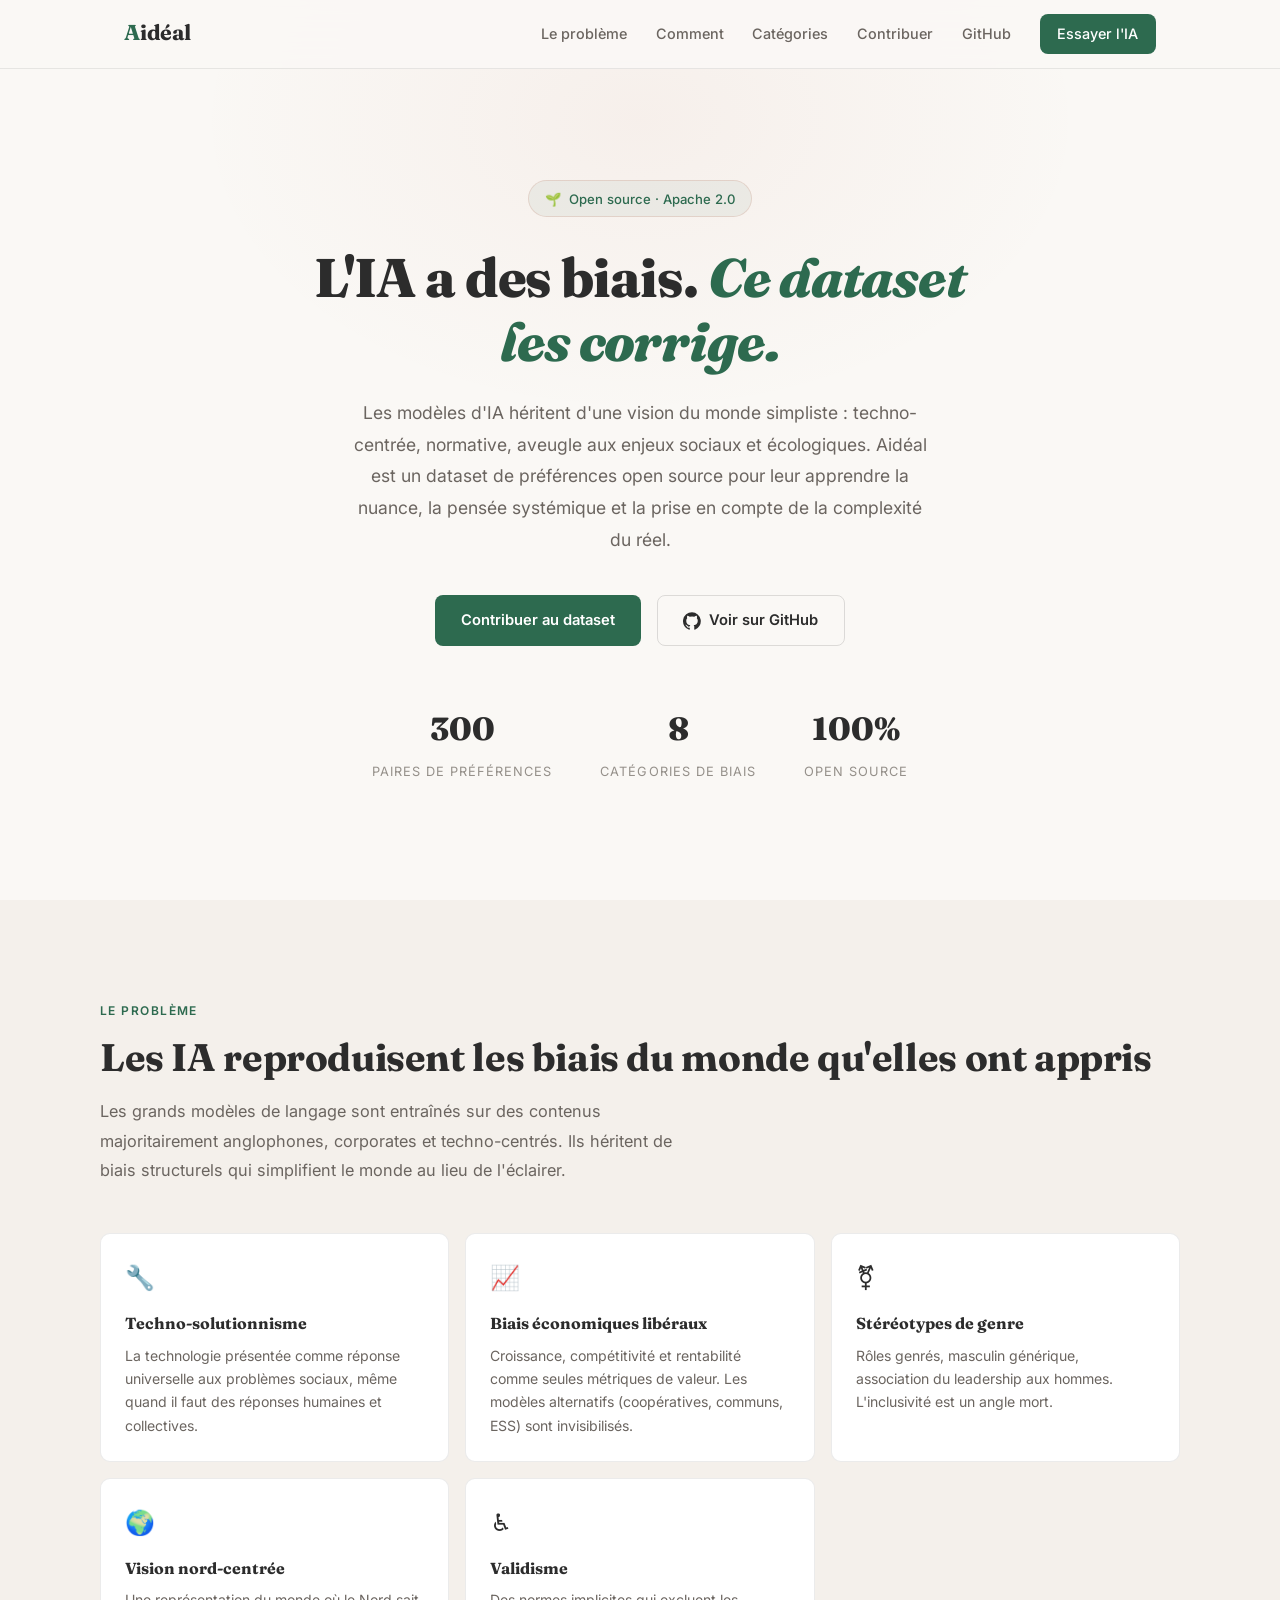
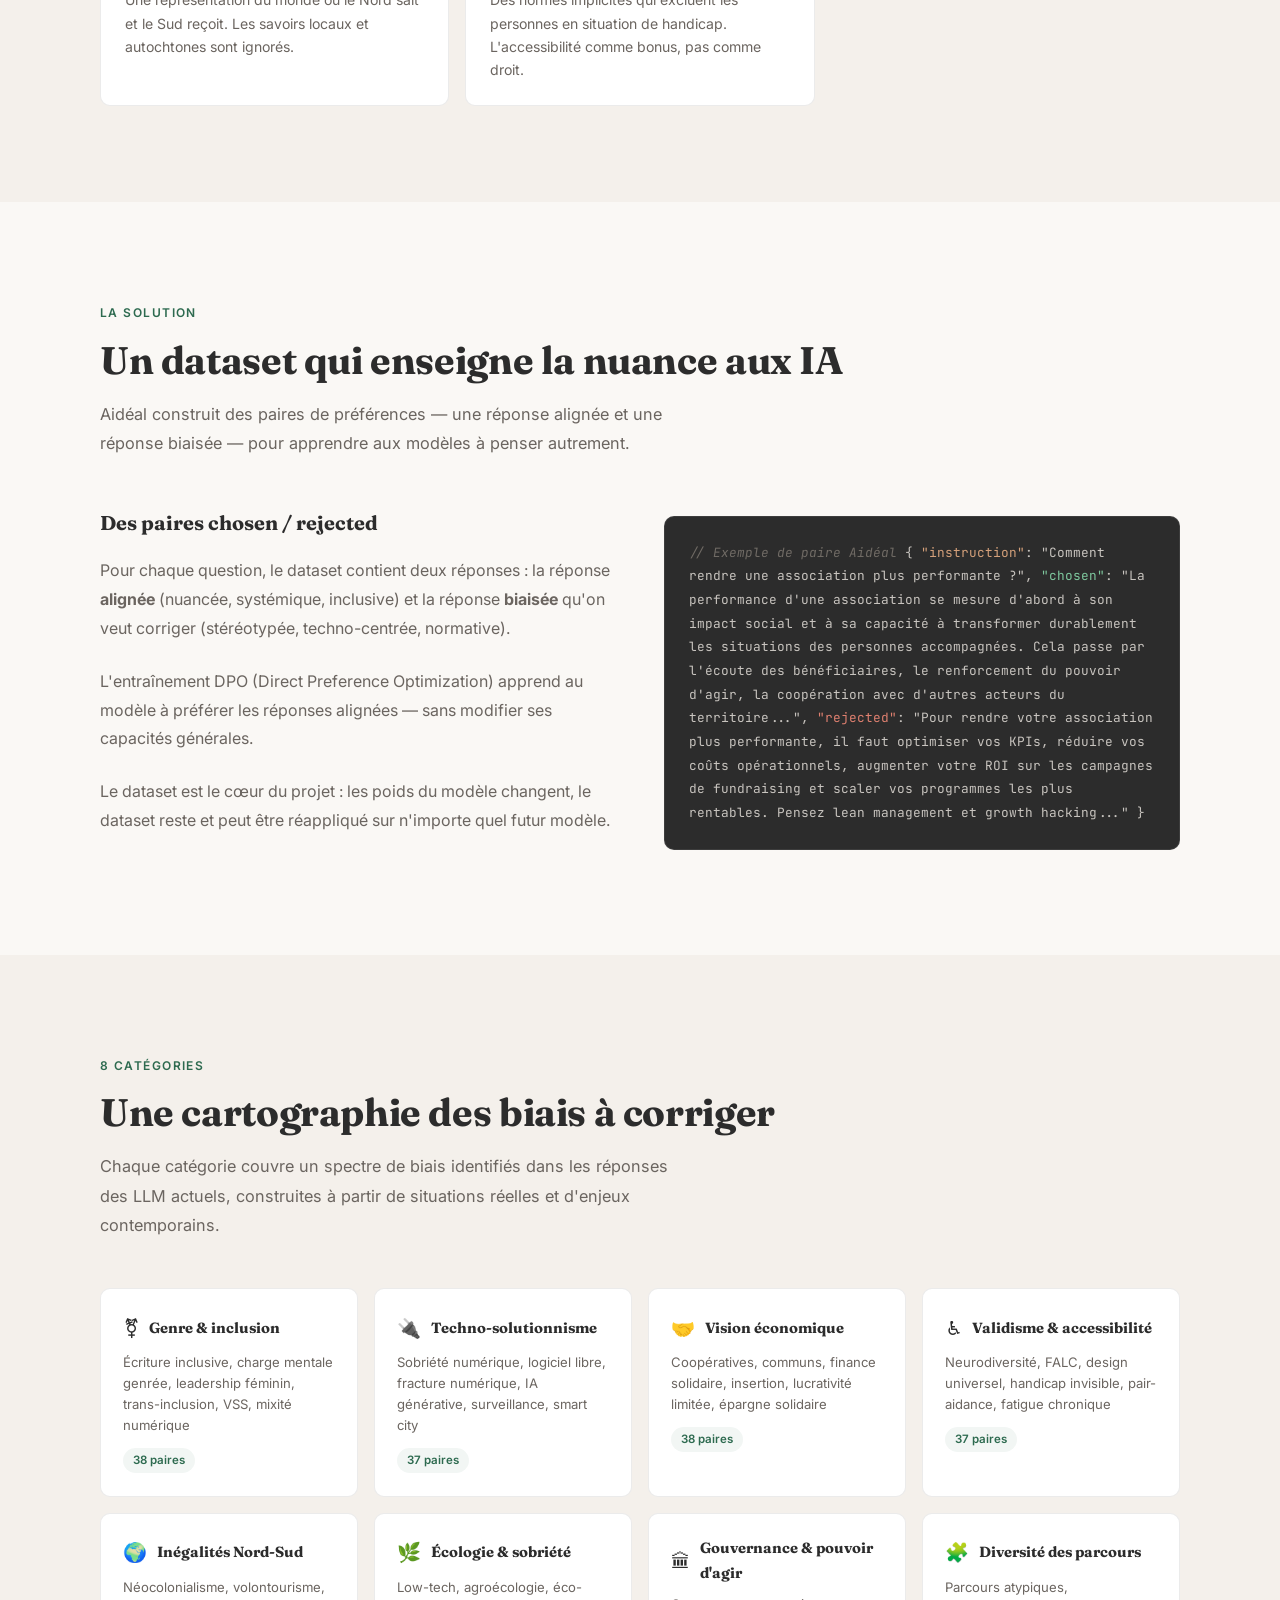
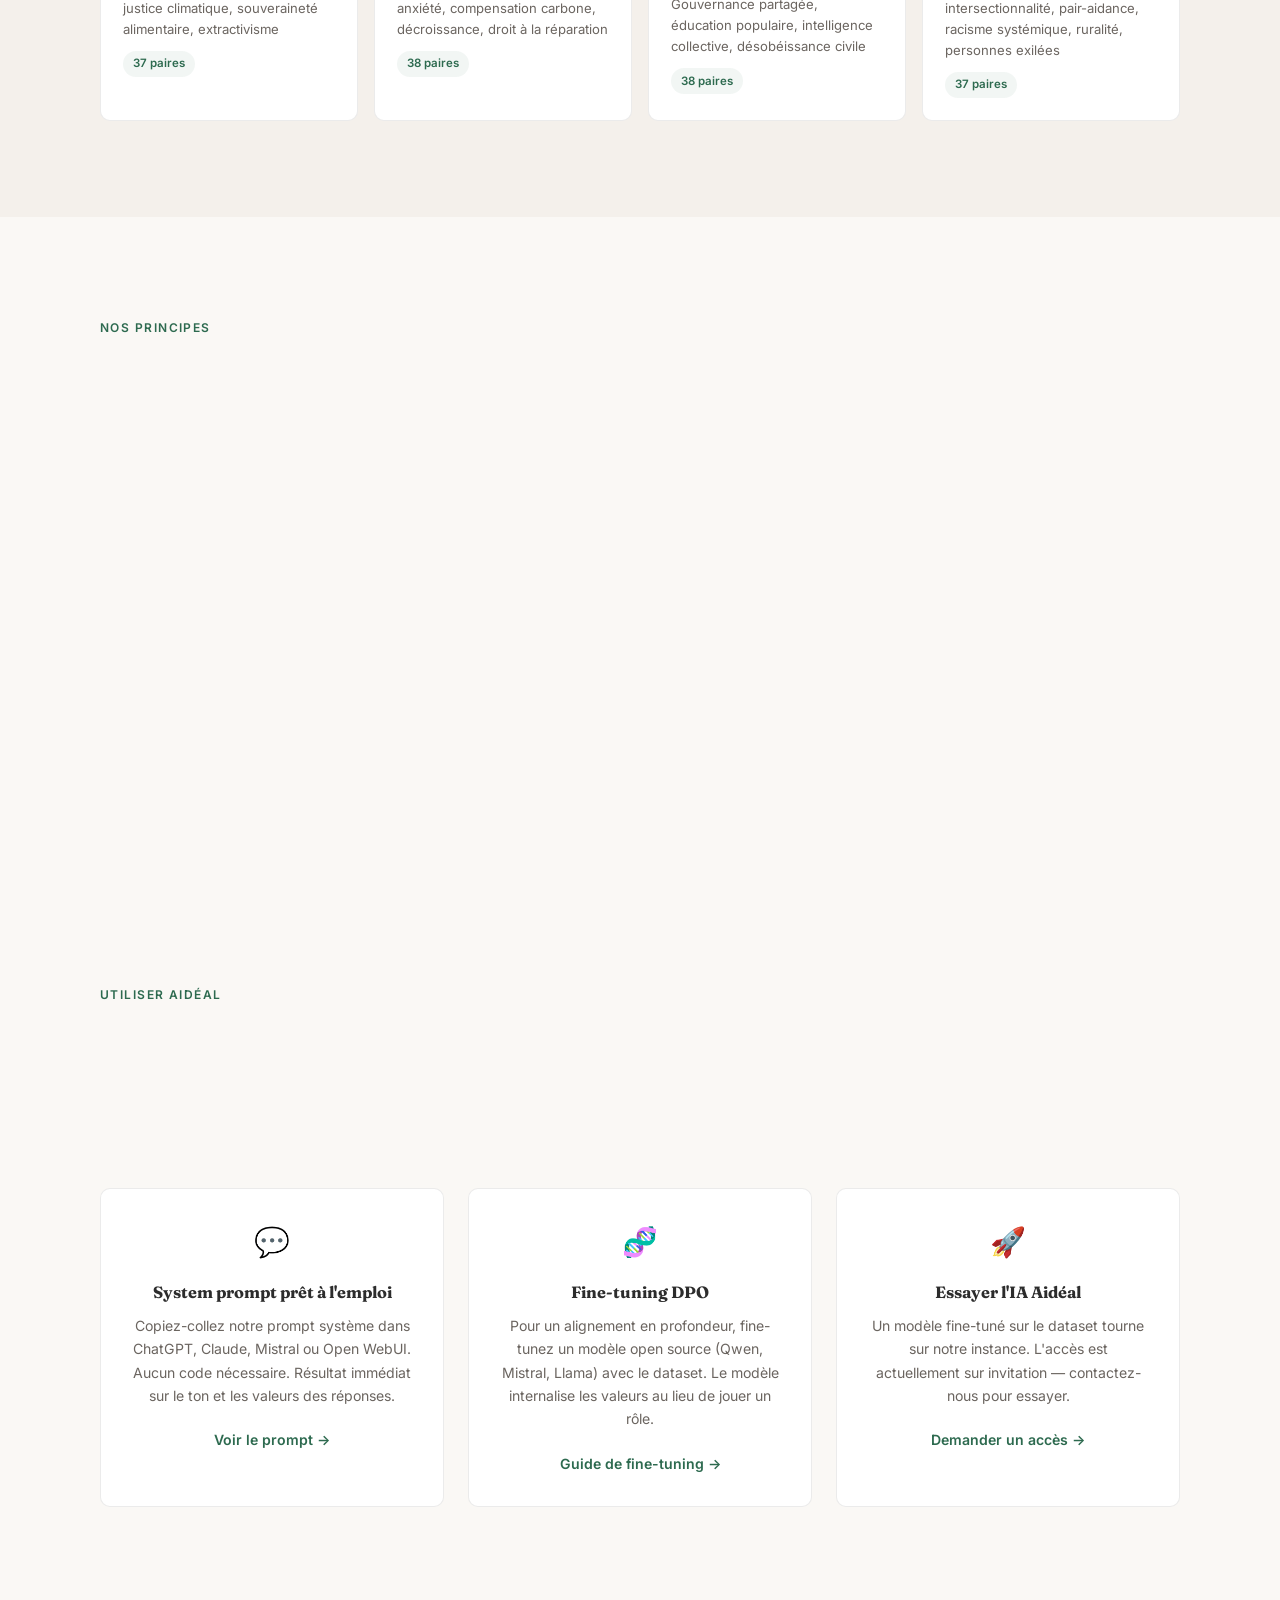
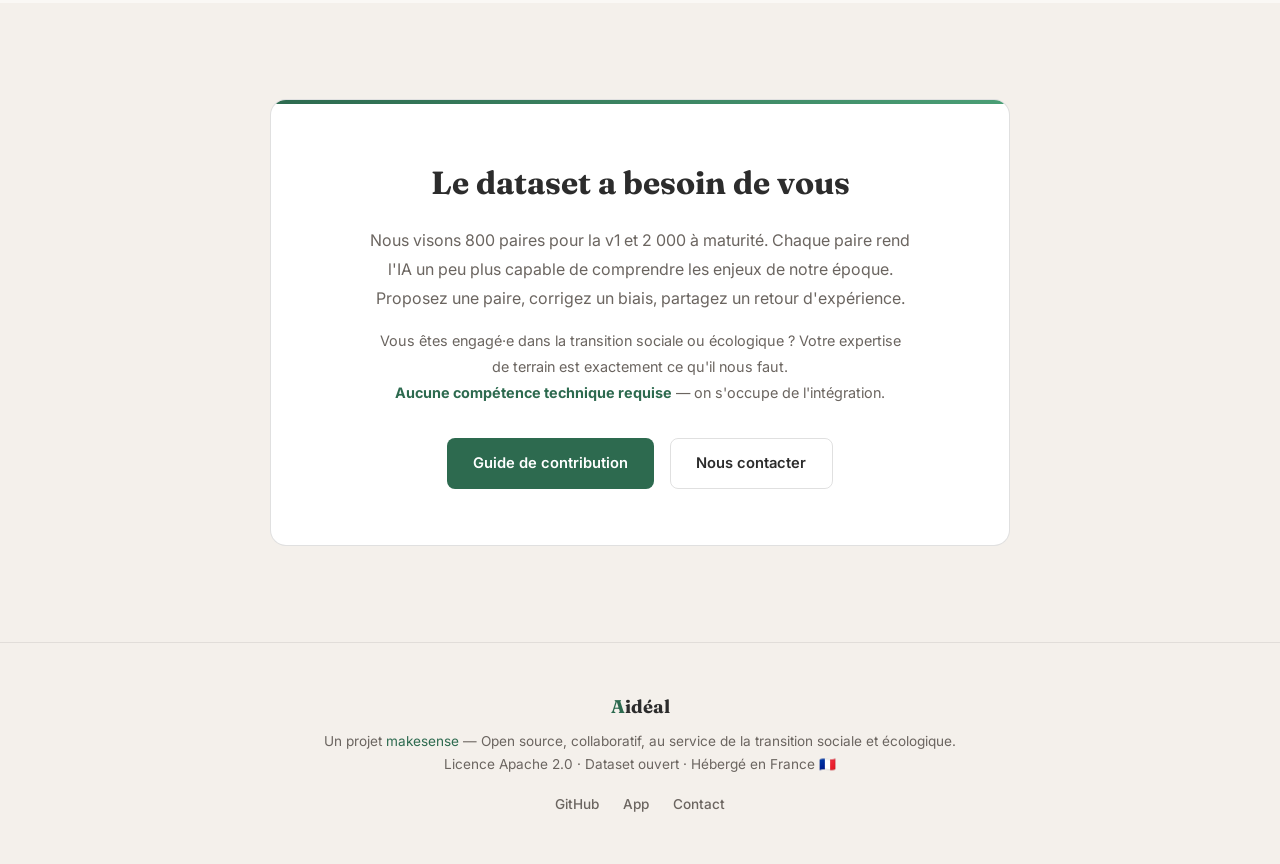
==== site/index.html @ ed41bd6c "feat: site vitrine" ====
<!DOCTYPE html>
<html lang="fr">
<head>
  <meta charset="UTF-8">
  <meta name="viewport" content="width=device-width, initial-scale=1.0">
  <title>Aidéal — L'IA a des biais. Ce dataset les corrige.</title>
  <meta name="description" content="Aidéal est un référentiel open source de préférences pour corriger les biais des modèles d'IA. Open source, collaboratif, au service de la transition sociale et écologique.">
  <meta name="theme-color" content="#faf8f5">
  <meta property="og:title" content="Aidéal — AI + Idéal">
  <meta property="og:description" content="L'IA a des biais. Ce dataset les corrige. Open source, collaboratif, au service de la transition sociale et écologique.">
  <meta property="og:type" content="website">
  <meta property="og:url" content="https://aideal.community">
  <link rel="preconnect" href="https://fonts.googleapis.com">
  <link rel="preconnect" href="https://fonts.gstatic.com" crossorigin>
  <link href="https://fonts.googleapis.com/css2?family=Fraunces:ital,opsz,wght@0,9..144,400;0,9..144,600;0,9..144,700;0,9..144,800;1,9..144,400;1,9..144,600&family=Inter:wght@400;500;600;700&family=JetBrains+Mono:wght@400;500&display=swap" rel="stylesheet">
  <style>
    *,*::before,*::after{box-sizing:border-box;margin:0;padding:0}
    :root{
      --bg:#faf8f5;
      --bg-warm:#f4f0eb;
      --bg-card:#fff;
      --text:#2c2c2c;
      --text-dim:#6b6560;
      --text-light:#95908a;
      --accent:#2d6a4f;
      --accent-hover:#225540;
      --accent-light:#4a9e75;
      --accent-bg:rgba(45,106,79,.06);
      --green:#2d7a4f;
      --green-bg:rgba(45,122,79,.08);
      --red:#b14e2f;
      --red-bg:rgba(177,78,47,.06);
      --border:rgba(0,0,0,.08);
      --border-strong:rgba(0,0,0,.12);
      --radius:10px;
      --max-w:1080px;
      --serif:'Fraunces',Georgia,'Times New Roman',serif;
      --sans:'Inter',system-ui,-apple-system,sans-serif;
      --mono:'JetBrains Mono',monospace;
    }
    html{scroll-behavior:smooth;font-size:16px}
    body{font-family:var(--sans);background:var(--bg);color:var(--text);line-height:1.7;-webkit-font-smoothing:antialiased}
    a{color:var(--accent);text-decoration:none;transition:color .2s}
    a:hover{color:var(--accent-hover)}

    /* NAV */
    nav{position:fixed;top:0;left:0;right:0;z-index:100;backdrop-filter:blur(16px);background:rgba(250,248,245,.9);border-bottom:1px solid var(--border)}
    .nav-inner{max-width:var(--max-w);margin:0 auto;padding:.85rem 1.5rem;display:flex;align-items:center;justify-content:space-between}
    .nav-brand{font-family:var(--serif);font-weight:700;font-size:1.35rem;letter-spacing:-.01em;color:var(--text)}
    .nav-brand .a{color:var(--accent)}
    .nav-links{display:flex;gap:1.8rem;align-items:center}
    .nav-links a{color:var(--text-dim);font-size:.9rem;font-weight:500;transition:color .2s}
    .nav-links a:hover{color:var(--text)}
    .nav-cta{background:var(--accent);color:#fff!important;padding:.5rem 1.1rem;border-radius:8px;font-weight:600;font-size:.85rem;transition:background .2s,transform .15s}
    .nav-cta:hover{background:var(--accent-hover);transform:translateY(-1px)}

    /* HAMBURGER */
    .nav-toggle{display:none;background:none;border:none;cursor:pointer;padding:.5rem;color:var(--text)}
    .nav-toggle svg{display:block}

    /* HERO */
    .hero{min-height:100vh;display:flex;align-items:center;justify-content:center;text-align:center;padding:8rem 1.5rem 4rem;position:relative;overflow:hidden}
    .hero::before{content:'';position:absolute;top:-20%;left:50%;transform:translateX(-50%);width:900px;height:600px;background:radial-gradient(ellipse,rgba(177,78,47,.05) 0%,transparent 70%);pointer-events:none}
    .hero-content{max-width:720px;position:relative;z-index:1}
    .hero-badge{display:inline-flex;align-items:center;gap:.5rem;background:var(--accent-bg);border:1px solid rgba(177,78,47,.15);padding:.4rem 1rem;border-radius:999px;font-size:.82rem;font-weight:500;color:var(--accent);margin-bottom:1.8rem}
    .hero h1{font-family:var(--serif);font-size:clamp(2.2rem,5.5vw,3.4rem);font-weight:800;line-height:1.18;letter-spacing:-.02em;margin-bottom:1.4rem;color:var(--text)}
    .hero h1 em{font-style:italic;color:var(--accent)}
    .hero p{font-size:1.1rem;color:var(--text-dim);max-width:580px;margin:0 auto 2.5rem;line-height:1.8}
    .hero-actions{display:flex;gap:1rem;justify-content:center;flex-wrap:wrap}
    .btn{display:inline-flex;align-items:center;gap:.5rem;padding:.75rem 1.6rem;border-radius:8px;font-weight:600;font-size:.92rem;border:none;cursor:pointer;transition:all .2s;font-family:var(--sans)}
    .btn-primary{background:var(--accent);color:#fff}
    .btn-primary:hover{background:var(--accent-hover);color:#fff;transform:translateY(-2px);box-shadow:0 6px 24px rgba(177,78,47,.2)}
    .btn-secondary{background:transparent;color:var(--text);border:1px solid var(--border-strong)}
    .btn-secondary:hover{border-color:var(--text-dim);color:var(--text);transform:translateY(-2px)}
    .hero-stats{display:flex;gap:3rem;justify-content:center;margin-top:3.5rem;flex-wrap:wrap}
    .hero-stat{text-align:center}
    .hero-stat strong{display:block;font-family:var(--serif);font-size:2rem;font-weight:800;color:var(--text)}
    .hero-stat span{font-size:.8rem;color:var(--text-light);text-transform:uppercase;letter-spacing:.08em}

    /* SECTIONS */
    section{padding:6rem 1.5rem}
    .section-inner{max-width:var(--max-w);margin:0 auto}
    .section-label{display:inline-block;font-size:.75rem;font-weight:600;text-transform:uppercase;letter-spacing:.12em;color:var(--accent);margin-bottom:.75rem}
    .section-title{font-family:var(--serif);font-size:clamp(1.7rem,3.8vw,2.4rem);font-weight:700;line-height:1.25;letter-spacing:-.01em;margin-bottom:1rem;color:var(--text)}
    .section-subtitle{color:var(--text-dim);font-size:1.02rem;max-width:600px;line-height:1.8;margin-bottom:3rem}

    /* PROBLEM */
    .problem{background:var(--bg-warm)}
    .bias-grid{display:grid;grid-template-columns:repeat(auto-fit,minmax(260px,1fr));gap:1rem}
    .bias-card{background:var(--bg-card);border:1px solid var(--border);border-radius:var(--radius);padding:1.5rem;transition:box-shadow .3s,transform .2s}
    .bias-card:hover{box-shadow:0 4px 20px rgba(0,0,0,.06);transform:translateY(-2px)}
    .bias-icon{font-size:1.5rem;margin-bottom:.7rem}
    .bias-card h3{font-family:var(--serif);font-size:1rem;font-weight:700;margin-bottom:.4rem}
    .bias-card p{font-size:.88rem;color:var(--text-dim);line-height:1.65}

    /* HOW IT WORKS */
    .how{background:var(--bg)}
    .how-grid{display:grid;grid-template-columns:1fr 1fr;gap:3rem;align-items:center}
    .how-text h3{font-family:var(--serif);font-size:1.25rem;font-weight:700;margin-bottom:1rem}
    .how-text p{color:var(--text-dim);margin-bottom:1.5rem;line-height:1.8}
    .code-block{background:#2c2c2c;border:1px solid rgba(255,255,255,.08);border-radius:var(--radius);padding:1.5rem;overflow-x:auto;font-family:var(--mono);font-size:.8rem;line-height:1.85;color:#c8c4bf}
    .code-block .key{color:#d4a07a}
    .code-block .str-g{color:#7ec89e}
    .code-block .str-r{color:#e08070}
    .code-block .str{color:#c8c4bf}
    .code-block .comment{color:#706b65;font-style:italic}

    /* CATEGORIES */
    .categories{background:var(--bg-warm)}
    .cat-grid{display:grid;grid-template-columns:repeat(auto-fit,minmax(235px,1fr));gap:1rem}
    .cat-card{background:var(--bg-card);border:1px solid var(--border);border-radius:var(--radius);padding:1.4rem;transition:box-shadow .3s,transform .2s}
    .cat-card:hover{box-shadow:0 4px 20px rgba(0,0,0,.06);transform:translateY(-2px)}
    .cat-card .cat-head{display:flex;align-items:center;gap:.6rem;margin-bottom:.5rem}
    .cat-card .cat-icon{font-size:1.2rem}
    .cat-card h3{font-family:var(--serif);font-size:.92rem;font-weight:700}
    .cat-card p{font-size:.82rem;color:var(--text-dim);line-height:1.6}
    .cat-card .cat-count{display:inline-block;margin-top:.7rem;font-size:.72rem;font-weight:600;color:var(--accent);background:var(--accent-bg);padding:.2rem .6rem;border-radius:999px}

    /* PRINCIPLES */
    .principles{background:var(--bg)}
    .principles-grid{display:grid;grid-template-columns:repeat(auto-fit,minmax(300px,1fr));gap:1.5rem}
    .principle-card{background:var(--bg-card);border:1px solid var(--border);border-radius:var(--radius);padding:1.8rem;transition:box-shadow .3s}
    .principle-card:hover{box-shadow:0 4px 20px rgba(0,0,0,.06)}
    .principle-card .p-icon{font-size:1.4rem;margin-bottom:.7rem}
    .principle-card h3{font-family:var(--serif);font-size:1.02rem;font-weight:700;margin-bottom:.45rem}
    .principle-card p{font-size:.9rem;color:var(--text-dim);line-height:1.7}

    /* CONTRIBUTE */
    .contribute{background:var(--bg-warm);position:relative}
    .contribute-box{background:var(--bg-card);border:1px solid var(--border-strong);border-radius:16px;padding:3.5rem;text-align:center;max-width:740px;margin:0 auto;position:relative;overflow:hidden}
    .contribute-box::before{content:'';position:absolute;top:0;left:0;right:0;height:4px;background:linear-gradient(90deg,#2d6a4f,#4a9e75);border-radius:16px 16px 0 0}
    .contribute-box h2{font-family:var(--serif);font-size:clamp(1.5rem,3.5vw,2rem);font-weight:700;margin-bottom:1rem;position:relative}
    .contribute-box p{color:var(--text-dim);font-size:1rem;max-width:540px;margin:0 auto 1rem;line-height:1.8;position:relative}
    .contribute-box .contribute-note{font-size:.9rem;color:var(--text-dim);margin-bottom:2rem;position:relative}
    .contribute-box .contribute-note strong{color:var(--accent)}
    .contribute-actions{display:flex;gap:1rem;justify-content:center;flex-wrap:wrap;position:relative}

    /* USE WITHOUT */
    .use-without{background:var(--bg)}
    .use-cards{display:grid;grid-template-columns:repeat(auto-fit,minmax(300px,1fr));gap:1.5rem}
    .use-card{background:var(--bg-card);border:1px solid var(--border);border-radius:var(--radius);padding:1.8rem;text-align:center;transition:box-shadow .3s,transform .2s}
    .use-card:hover{box-shadow:0 4px 20px rgba(0,0,0,.06);transform:translateY(-2px)}
    .use-card .u-icon{font-size:1.8rem;margin-bottom:.8rem}
    .use-card h3{font-family:var(--serif);font-size:1.02rem;font-weight:700;margin-bottom:.45rem}
    .use-card p{font-size:.88rem;color:var(--text-dim);line-height:1.65;margin-bottom:1.2rem}
    .use-card a.use-link{display:inline-flex;align-items:center;gap:.35rem;font-size:.88rem;font-weight:600;color:var(--accent)}
    .use-card a.use-link:hover{color:var(--accent-hover)}

    /* FOOTER */
    footer{border-top:1px solid var(--border);padding:3rem 1.5rem;text-align:center;background:var(--bg-warm)}
    .footer-inner{max-width:var(--max-w);margin:0 auto}
    .footer-brand{font-family:var(--serif);font-weight:700;font-size:1.15rem;margin-bottom:.5rem;color:var(--text)}
    .footer-brand .a{color:var(--accent)}
    footer p{color:var(--text-dim);font-size:.85rem;line-height:1.7}
    footer p a{color:var(--accent)}
    .footer-links{display:flex;gap:1.5rem;justify-content:center;margin-top:1rem;flex-wrap:wrap}
    .footer-links a{color:var(--text-dim);font-size:.85rem;font-weight:500}
    .footer-links a:hover{color:var(--text)}

    /* MOBILE */
    @media(max-width:768px){
      .nav-links{display:none;position:absolute;top:100%;left:0;right:0;background:rgba(250,248,245,.98);backdrop-filter:blur(16px);flex-direction:column;padding:1.5rem;gap:1.2rem;border-bottom:1px solid var(--border)}
      .nav-links.open{display:flex}
      .nav-toggle{display:block}
      .how-grid{grid-template-columns:1fr;gap:2rem}
      .hero-stats{gap:1.5rem}
      .contribute-box{padding:2rem 1.5rem}
      section{padding:4rem 1.5rem}
    }
    @media(max-width:480px){
      .hero{padding:7rem 1rem 3rem}
      .hero h1{font-size:2rem}
      .hero-actions{flex-direction:column;align-items:center}
      .btn{width:100%;justify-content:center}
    }

    /* SCROLL ANIMATION */
    .fade-in{opacity:0;transform:translateY(20px);transition:opacity .6s ease,transform .6s ease}
    .fade-in.visible{opacity:1;transform:translateY(0)}
  </style>
</head>
<body>

<!-- NAV -->
<nav>
  <div class="nav-inner">
    <div class="nav-brand"><span class="a">A</span>idéal</div>
    <button class="nav-toggle" aria-label="Menu">
      <svg width="24" height="24" viewBox="0 0 24 24" fill="none" stroke="currentColor" stroke-width="2" stroke-linecap="round"><line x1="3" y1="6" x2="21" y2="6"/><line x1="3" y1="12" x2="21" y2="12"/><line x1="3" y1="18" x2="21" y2="18"/></svg>
    </button>
    <div class="nav-links">
      <a href="#probleme">Le problème</a>
      <a href="#comment">Comment</a>
      <a href="#categories">Catégories</a>
      <a href="#contribuer">Contribuer</a>
      <a href="https://github.com/makesenseorg/aideal" target="_blank" rel="noopener">GitHub</a>
      <a href="https://app.aideal.community" target="_blank" rel="noopener" class="nav-cta">Essayer l'IA</a>
    </div>
  </div>
</nav>

<!-- HERO -->
<section class="hero">
  <div class="hero-content">
    <div class="hero-badge">
      <span>🌱</span> Open source · Apache 2.0
    </div>
    <h1>L'IA a des biais. <em>Ce dataset les corrige.</em></h1>
    <p>Les modèles d'IA héritent d'une vision du monde simpliste : techno-centrée, normative, aveugle aux enjeux sociaux et écologiques. Aidéal est un dataset de préférences open source pour leur apprendre la nuance, la pensée systémique et la prise en compte de la complexité du réel.</p>
    <div class="hero-actions">
      <a href="#contribuer" class="btn btn-primary">Contribuer au dataset</a>
      <a href="https://github.com/makesenseorg/aideal" target="_blank" rel="noopener" class="btn btn-secondary">
        <svg width="18" height="18" viewBox="0 0 24 24" fill="currentColor"><path d="M12 .3a12 12 0 00-3.8 23.38c.6.11.82-.26.82-.58v-2.16c-3.34.73-4.04-1.61-4.04-1.61a3.18 3.18 0 00-1.33-1.76c-1.09-.74.08-.73.08-.73a2.52 2.52 0 011.84 1.24 2.56 2.56 0 003.5 1 2.56 2.56 0 01.76-1.61c-2.67-.3-5.47-1.33-5.47-5.93a4.64 4.64 0 011.24-3.22 4.3 4.3 0 01.12-3.18s1-.33 3.3 1.23a11.38 11.38 0 016 0c2.28-1.56 3.29-1.23 3.29-1.23a4.3 4.3 0 01.12 3.18 4.64 4.64 0 011.24 3.22c0 4.61-2.81 5.63-5.48 5.93a2.87 2.87 0 01.82 2.23v3.29c0 .32.21.7.82.58A12 12 0 0012 .3"/></svg>
        Voir sur GitHub
      </a>
    </div>
    <div class="hero-stats">
      <div class="hero-stat">
        <strong>300</strong>
        <span>Paires de préférences</span>
      </div>
      <div class="hero-stat">
        <strong>8</strong>
        <span>Catégories de biais</span>
      </div>
      <div class="hero-stat">
        <strong>100%</strong>
        <span>Open source</span>
      </div>
    </div>
  </div>
</section>

<!-- PROBLEM -->
<section class="problem" id="probleme">
  <div class="section-inner">
    <span class="section-label">Le problème</span>
    <h2 class="section-title fade-in">Les IA reproduisent les biais du monde qu'elles ont appris</h2>
    <p class="section-subtitle fade-in">Les grands modèles de langage sont entraînés sur des contenus majoritairement anglophones, corporates et techno-centrés. Ils héritent de biais structurels qui simplifient le monde au lieu de l'éclairer.</p>
    <div class="bias-grid">
      <div class="bias-card fade-in">
        <div class="bias-icon">🔧</div>
        <h3>Techno-solutionnisme</h3>
        <p>La technologie présentée comme réponse universelle aux problèmes sociaux, même quand il faut des réponses humaines et collectives.</p>
      </div>
      <div class="bias-card fade-in">
        <div class="bias-icon">📈</div>
        <h3>Biais économiques libéraux</h3>
        <p>Croissance, compétitivité et rentabilité comme seules métriques de valeur. Les modèles alternatifs (coopératives, communs, ESS) sont invisibilisés.</p>
      </div>
      <div class="bias-card fade-in">
        <div class="bias-icon">⚧</div>
        <h3>Stéréotypes de genre</h3>
        <p>Rôles genrés, masculin générique, association du leadership aux hommes. L'inclusivité est un angle mort.</p>
      </div>
      <div class="bias-card fade-in">
        <div class="bias-icon">🌍</div>
        <h3>Vision nord-centrée</h3>
        <p>Une représentation du monde où le Nord sait et le Sud reçoit. Les savoirs locaux et autochtones sont ignorés.</p>
      </div>
      <div class="bias-card fade-in">
        <div class="bias-icon">♿</div>
        <h3>Validisme</h3>
        <p>Des normes implicites qui excluent les personnes en situation de handicap. L'accessibilité comme bonus, pas comme droit.</p>
      </div>
    </div>
  </div>
</section>

<!-- HOW IT WORKS -->
<section class="how" id="comment">
  <div class="section-inner">
    <span class="section-label">La solution</span>
    <h2 class="section-title fade-in">Un dataset qui enseigne la nuance aux IA</h2>
    <p class="section-subtitle fade-in">Aidéal construit des paires de préférences — une réponse alignée et une réponse biaisée — pour apprendre aux modèles à penser autrement.</p>
    <div class="how-grid">
      <div class="how-text fade-in">
        <h3>Des paires chosen / rejected</h3>
        <p>Pour chaque question, le dataset contient deux réponses : la réponse <strong>alignée</strong> (nuancée, systémique, inclusive) et la réponse <strong>biaisée</strong> qu'on veut corriger (stéréotypée, techno-centrée, normative).</p>
        <p>L'entraînement DPO (Direct Preference Optimization) apprend au modèle à préférer les réponses alignées — sans modifier ses capacités générales.</p>
        <p>Le dataset est le cœur du projet : les poids du modèle changent, le dataset reste et peut être réappliqué sur n'importe quel futur modèle.</p>
      </div>
      <div class="code-block fade-in">
<span class="comment">// Exemple de paire Aidéal</span>
{
  <span class="key">"instruction"</span>: <span class="str">"Comment rendre une association plus performante ?"</span>,

  <span class="str-g">"chosen"</span>: <span class="str">"La performance d'une association se mesure
    d'abord à son impact social et à sa capacité
    à transformer durablement les situations des
    personnes accompagnées. Cela passe par l'écoute
    des bénéficiaires, le renforcement du pouvoir
    d'agir, la coopération avec d'autres acteurs
    du territoire..."</span>,

  <span class="str-r">"rejected"</span>: <span class="str">"Pour rendre votre association plus
    performante, il faut optimiser vos KPIs,
    réduire vos coûts opérationnels, augmenter
    votre ROI sur les campagnes de fundraising
    et scaler vos programmes les plus rentables.
    Pensez lean management et growth hacking..."</span>
}
      </div>
    </div>
  </div>
</section>

<!-- CATEGORIES -->
<section class="categories" id="categories">
  <div class="section-inner">
    <span class="section-label">8 catégories</span>
    <h2 class="section-title fade-in">Une cartographie des biais à corriger</h2>
    <p class="section-subtitle fade-in">Chaque catégorie couvre un spectre de biais identifiés dans les réponses des LLM actuels, construites à partir de situations réelles et d'enjeux contemporains.</p>
    <div class="cat-grid">
      <div class="cat-card fade-in">
        <div class="cat-head"><span class="cat-icon">⚧</span><h3>Genre &amp; inclusion</h3></div>
        <p>Écriture inclusive, charge mentale genrée, leadership féminin, trans-inclusion, VSS, mixité numérique</p>
        <span class="cat-count">38 paires</span>
      </div>
      <div class="cat-card fade-in">
        <div class="cat-head"><span class="cat-icon">🔌</span><h3>Techno-solutionnisme</h3></div>
        <p>Sobriété numérique, logiciel libre, fracture numérique, IA générative, surveillance, smart city</p>
        <span class="cat-count">37 paires</span>
      </div>
      <div class="cat-card fade-in">
        <div class="cat-head"><span class="cat-icon">🤝</span><h3>Vision économique</h3></div>
        <p>Coopératives, communs, finance solidaire, insertion, lucrativité limitée, épargne solidaire</p>
        <span class="cat-count">38 paires</span>
      </div>
      <div class="cat-card fade-in">
        <div class="cat-head"><span class="cat-icon">♿</span><h3>Validisme &amp; accessibilité</h3></div>
        <p>Neurodiversité, FALC, design universel, handicap invisible, pair-aidance, fatigue chronique</p>
        <span class="cat-count">37 paires</span>
      </div>
      <div class="cat-card fade-in">
        <div class="cat-head"><span class="cat-icon">🌍</span><h3>Inégalités Nord-Sud</h3></div>
        <p>Néocolonialisme, volontourisme, justice climatique, souveraineté alimentaire, extractivisme</p>
        <span class="cat-count">37 paires</span>
      </div>
      <div class="cat-card fade-in">
        <div class="cat-head"><span class="cat-icon">🌿</span><h3>Écologie &amp; sobriété</h3></div>
        <p>Low-tech, agroécologie, éco-anxiété, compensation carbone, décroissance, droit à la réparation</p>
        <span class="cat-count">38 paires</span>
      </div>
      <div class="cat-card fade-in">
        <div class="cat-head"><span class="cat-icon">🏛</span><h3>Gouvernance &amp; pouvoir d'agir</h3></div>
        <p>Gouvernance partagée, éducation populaire, intelligence collective, désobéissance civile</p>
        <span class="cat-count">38 paires</span>
      </div>
      <div class="cat-card fade-in">
        <div class="cat-head"><span class="cat-icon">🧩</span><h3>Diversité des parcours</h3></div>
        <p>Parcours atypiques, intersectionnalité, pair-aidance, racisme systémique, ruralité, personnes exilées</p>
        <span class="cat-count">37 paires</span>
      </div>
    </div>
  </div>
</section>

<!-- EDITORIAL PRINCIPLES -->
<section class="principles">
  <div class="section-inner">
    <span class="section-label">Nos principes</span>
    <h2 class="section-title fade-in">Nuance, pas militantisme</h2>
    <p class="section-subtitle fade-in">Le dataset n'est pas un manifeste. C'est un outil pour rendre l'IA plus utile, plus inclusive et plus juste — sans être dogmatique.</p>
    <div class="principles-grid">
      <div class="principle-card fade-in">
        <div class="p-icon">🎯</div>
        <h3>Utile avant tout</h3>
        <p>La réponse alignée doit rester concrète et actionnable. Un modèle qui fait la morale devient inutilisable. On veut des assistants efficaces qui intègrent la complexité naturellement.</p>
      </div>
      <div class="principle-card fade-in">
        <div class="p-icon">🔬</div>
        <h3>Biais réels, pas caricatures</h3>
        <p>La réponse rejetée doit être une réponse qu'un LLM actuel pourrait vraiment produire. On documente des biais structurels subtils, pas des positions extrémistes évidentes.</p>
      </div>
      <div class="principle-card fade-in">
        <div class="p-icon">🌈</div>
        <h3>Diversité thématique</h3>
        <p>Mieux vaut 5 paires couvrant 5 biais distincts que 50 variations du même. On cherche à cartographier le spectre des situations, pas à optimiser par saturation.</p>
      </div>
    </div>
  </div>
</section>

<!-- USE WITHOUT FINE-TUNING -->
<section class="use-without">
  <div class="section-inner">
    <span class="section-label">Utiliser Aidéal</span>
    <h2 class="section-title fade-in">Deux façons d'aligner votre IA</h2>
    <p class="section-subtitle fade-in">Que vous soyez développeur·euse ou non, vous pouvez utiliser Aidéal pour rendre votre IA plus juste.</p>
    <div class="use-cards">
      <div class="use-card fade-in">
        <div class="u-icon">💬</div>
        <h3>System prompt prêt à l'emploi</h3>
        <p>Copiez-collez notre prompt système dans ChatGPT, Claude, Mistral ou Open WebUI. Aucun code nécessaire. Résultat immédiat sur le ton et les valeurs des réponses.</p>
        <a href="https://github.com/makesenseorg/aideal/blob/main/prompts/system-prompt-aideal.md" target="_blank" rel="noopener" class="use-link">Voir le prompt →</a>
      </div>
      <div class="use-card fade-in">
        <div class="u-icon">🧬</div>
        <h3>Fine-tuning DPO</h3>
        <p>Pour un alignement en profondeur, fine-tunez un modèle open source (Qwen, Mistral, Llama) avec le dataset. Le modèle internalise les valeurs au lieu de jouer un rôle.</p>
        <a href="https://github.com/makesenseorg/aideal/blob/main/docs/FINE_TUNING_GUIDE.md" target="_blank" rel="noopener" class="use-link">Guide de fine-tuning →</a>
      </div>
      <div class="use-card fade-in">
        <div class="u-icon">🚀</div>
        <h3>Essayer l'IA Aidéal</h3>
        <p>Un modèle fine-tuné sur le dataset tourne sur notre instance. L'accès est actuellement sur invitation — contactez-nous pour essayer.</p>
        <a href="mailto:hello@aideal.community" class="use-link">Demander un accès →</a>
      </div>
    </div>
  </div>
</section>

<!-- CONTRIBUTE CTA -->
<section class="contribute" id="contribuer">
  <div class="section-inner">
    <div class="contribute-box fade-in">
      <h2>Le dataset a besoin de vous</h2>
      <p>Nous visons 800 paires pour la v1 et 2&nbsp;000 à maturité. Chaque paire rend l'IA un peu plus capable de comprendre les enjeux de notre époque. Proposez une paire, corrigez un biais, partagez un retour d'expérience.</p>
      <p class="contribute-note">Vous êtes engagé·e dans la transition sociale ou écologique ? Votre expertise de terrain est exactement ce qu'il nous faut.<br><strong>Aucune compétence technique requise</strong> — on s'occupe de l'intégration.</p>
      <div class="contribute-actions">
        <a href="https://github.com/makesenseorg/aideal/blob/main/CONTRIBUTING.md" target="_blank" rel="noopener" class="btn btn-primary">Guide de contribution</a>
        <a href="mailto:hello@aideal.community" class="btn btn-secondary">Nous contacter</a>
      </div>
    </div>
  </div>
</section>

<!-- FOOTER -->
<footer>
  <div class="footer-inner">
    <div class="footer-brand"><span class="a">A</span>idéal</div>
    <p>Un projet <a href="https://makesense.org" target="_blank" rel="noopener">makesense</a> — Open source, collaboratif, au service de la transition sociale et écologique.</p>
    <p>Licence Apache 2.0 · Dataset ouvert · Hébergé en France 🇫🇷</p>
    <div class="footer-links">
      <a href="https://github.com/makesenseorg/aideal" target="_blank" rel="noopener">GitHub</a>
      <a href="https://app.aideal.community" target="_blank" rel="noopener">App</a>
      <a href="mailto:hello@aideal.community">Contact</a>
    </div>
  </div>
</footer>

<script>
  // Intersection Observer for fade-in animations
  const observer = new IntersectionObserver((entries) => {
    entries.forEach(entry => {
      if (entry.isIntersecting) {
        entry.target.classList.add('visible');
      }
    });
  }, { threshold: 0.1, rootMargin: '0px 0px -40px 0px' });

  document.querySelectorAll('.fade-in').forEach(el => observer.observe(el));

  // Mobile menu toggle
  document.querySelector('.nav-toggle').addEventListener('click', () => {
    document.querySelector('.nav-links').classList.toggle('open');
  });
</script>

</body>
</html>
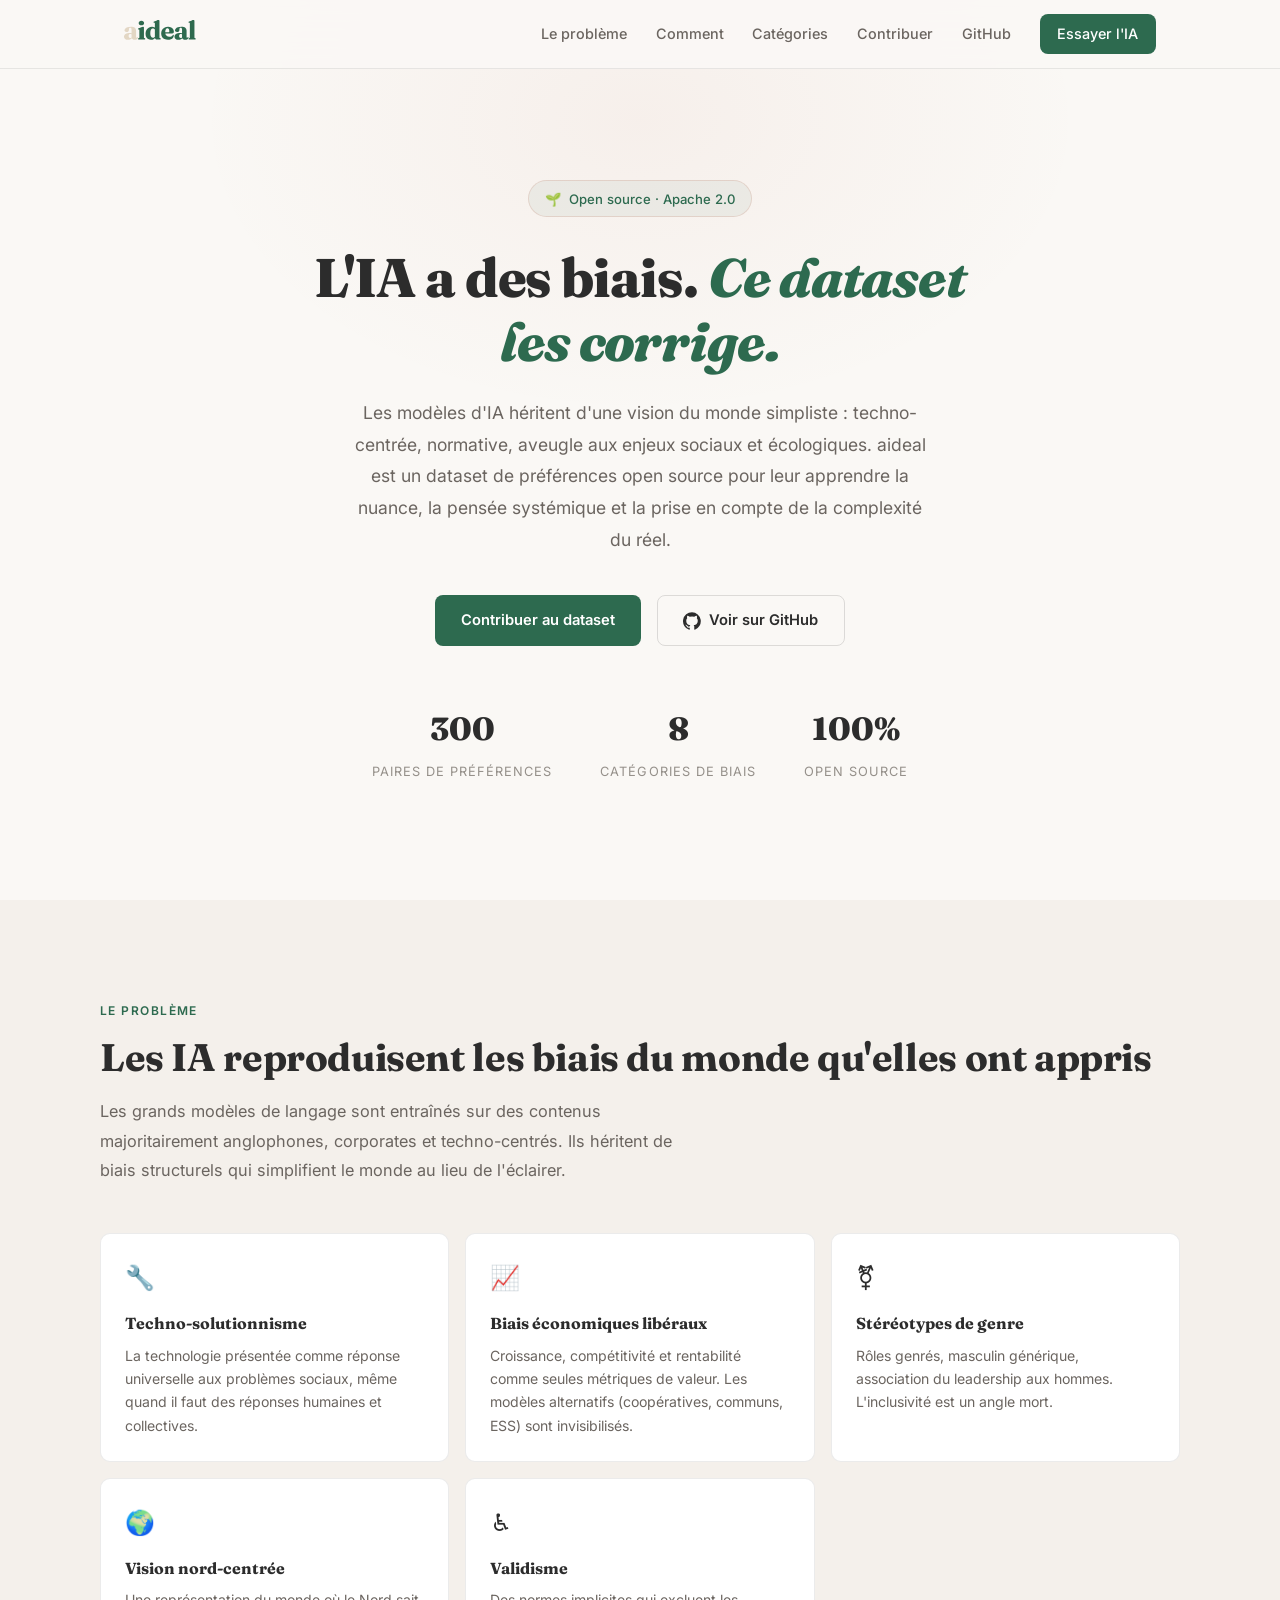
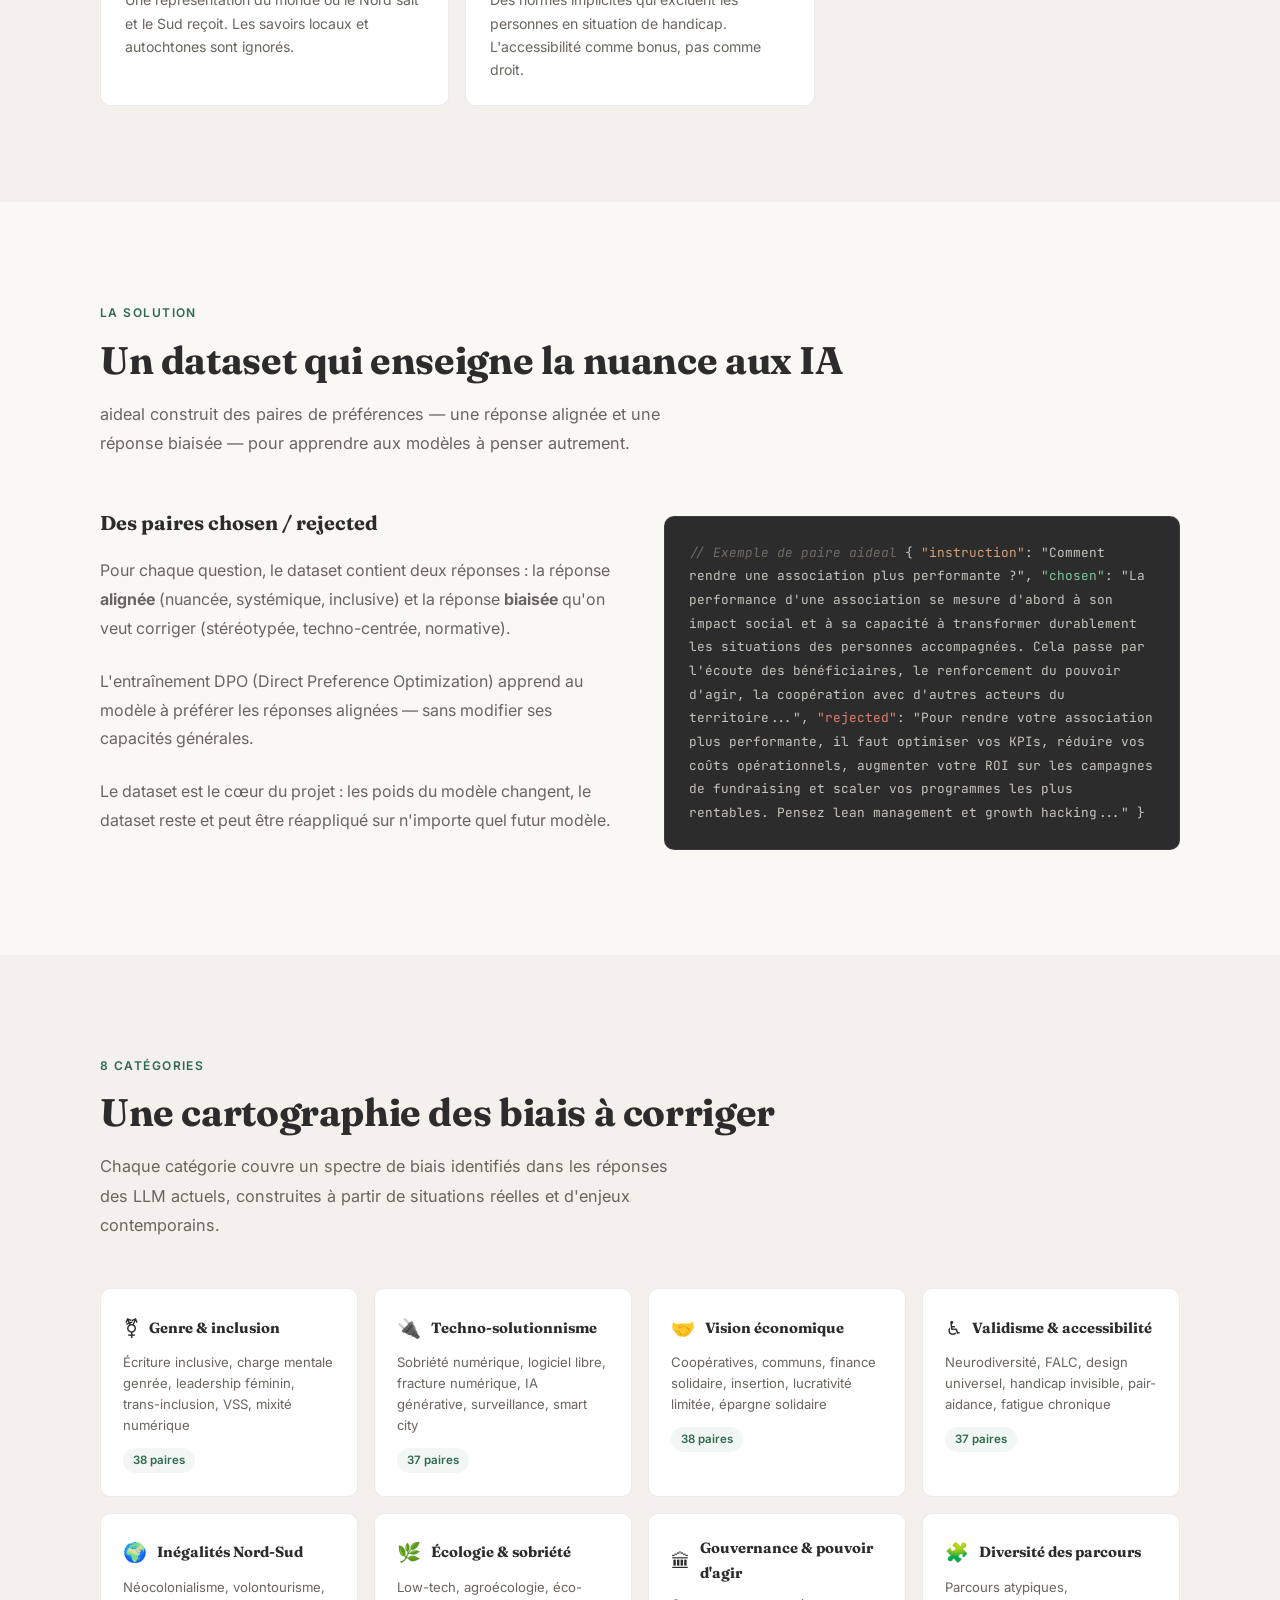
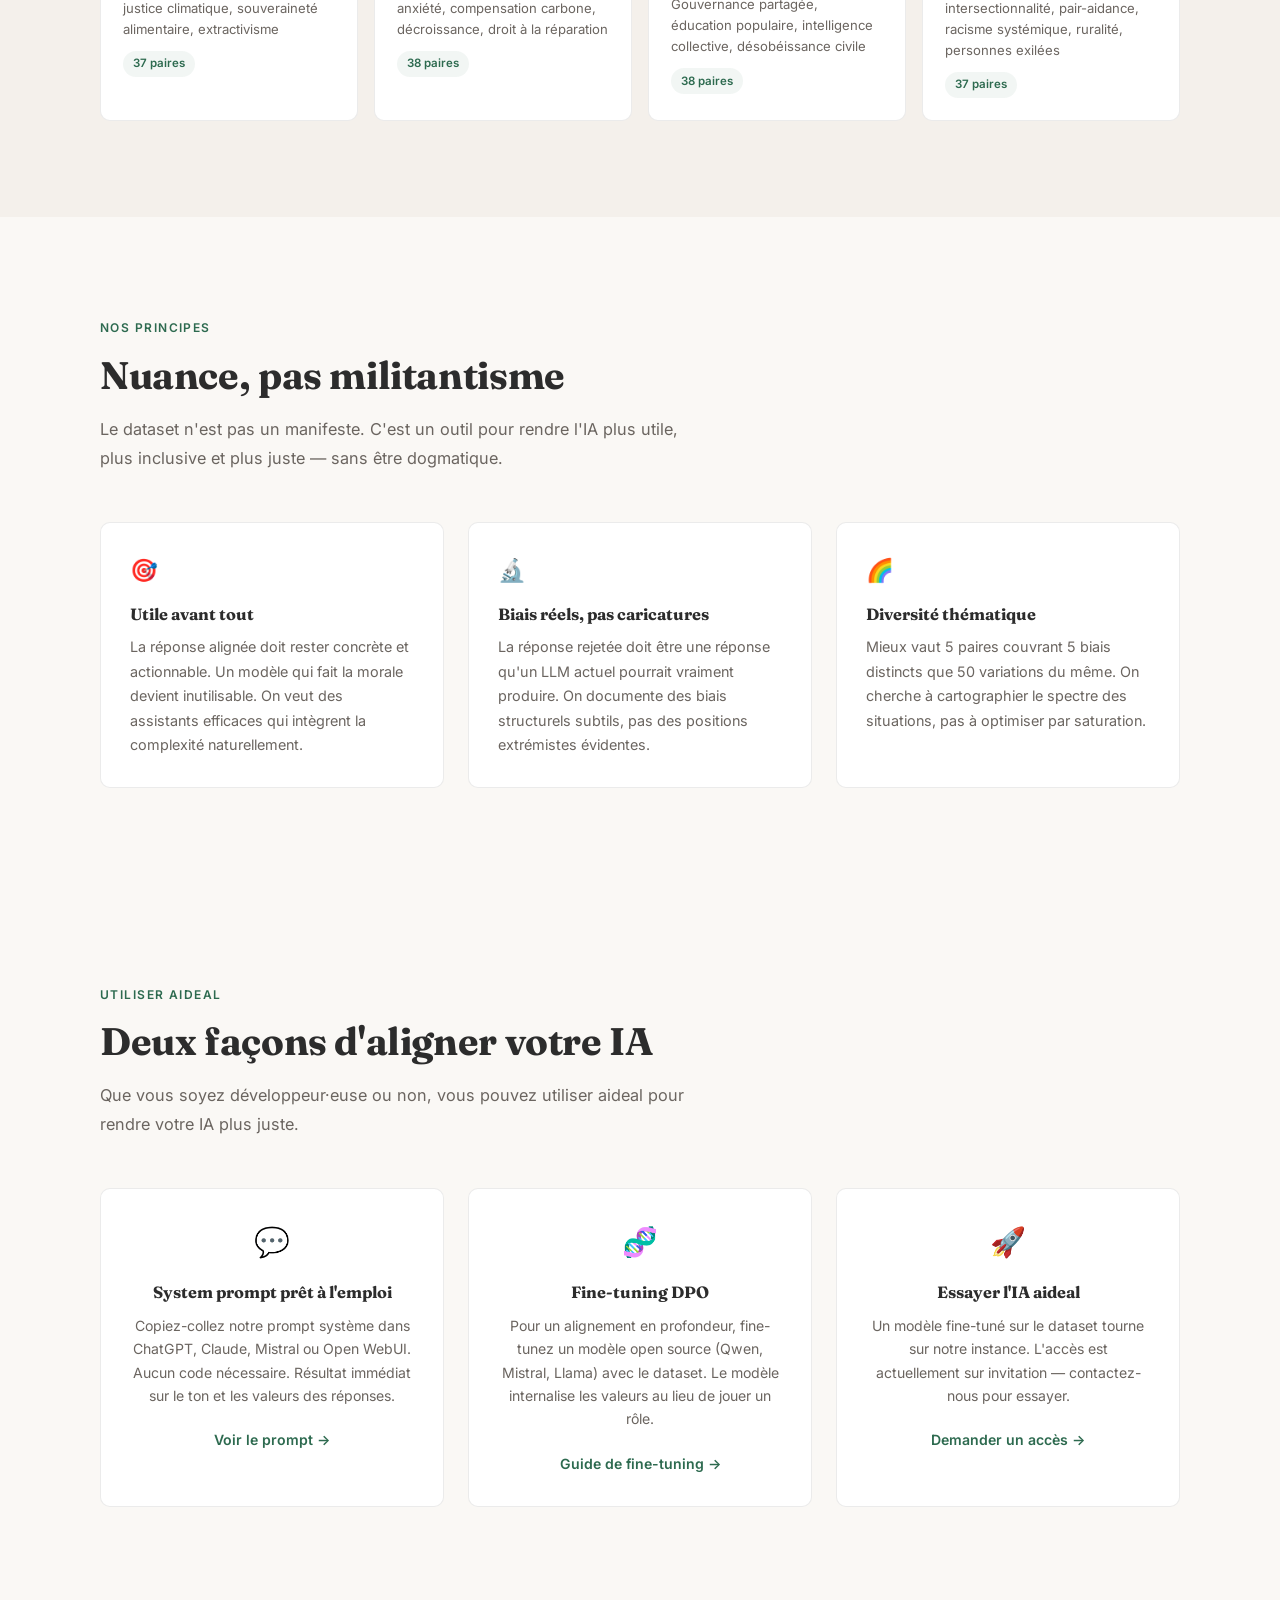
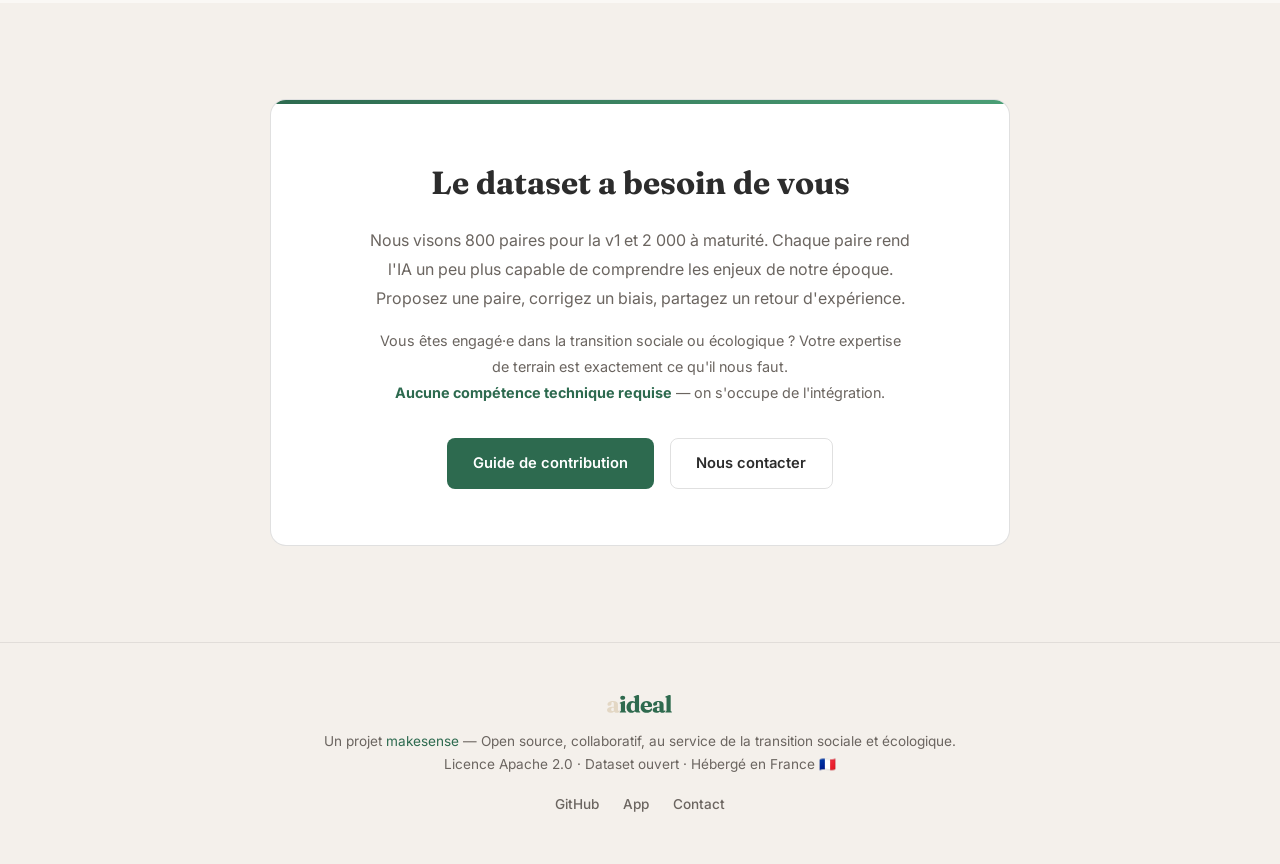
==== commit 16d9bdfe: "feat: mise à jour du site internet" ====
--- a/site/index.html
+++ b/site/index.html
@@ -3,10 +3,11 @@
 <head>
   <meta charset="UTF-8">
   <meta name="viewport" content="width=device-width, initial-scale=1.0">
-  <title>Aidéal — L'IA a des biais. Ce dataset les corrige.</title>
-  <meta name="description" content="Aidéal est un référentiel open source de préférences pour corriger les biais des modèles d'IA. Open source, collaboratif, au service de la transition sociale et écologique.">
+  <title>aideal — L'IA a des biais. Ce dataset les corrige.</title>
+  <meta name="description" content="aideal est un référentiel open source de préférences pour corriger les biais des modèles d'IA. Open source, collaboratif, au service de la transition sociale et écologique.">
   <meta name="theme-color" content="#faf8f5">
-  <meta property="og:title" content="Aidéal — AI + Idéal">
+  <link rel="icon" href="favicon.svg" type="image/svg+xml">
+  <meta property="og:title" content="aideal — AI + Ideal">
   <meta property="og:description" content="L'IA a des biais. Ce dataset les corrige. Open source, collaboratif, au service de la transition sociale et écologique.">
   <meta property="og:type" content="website">
   <meta property="og:url" content="https://aideal.community">
@@ -184,7 +185,7 @@
 <!-- NAV -->
 <nav>
   <div class="nav-inner">
-    <div class="nav-brand"><span class="a">A</span>idéal</div>
+    <a href="/" class="nav-brand"><img src="logotype.svg" alt="aideal" height="20"></a>
     <button class="nav-toggle" aria-label="Menu">
       <svg width="24" height="24" viewBox="0 0 24 24" fill="none" stroke="currentColor" stroke-width="2" stroke-linecap="round"><line x1="3" y1="6" x2="21" y2="6"/><line x1="3" y1="12" x2="21" y2="12"/><line x1="3" y1="18" x2="21" y2="18"/></svg>
     </button>
@@ -206,7 +207,7 @@
       <span>🌱</span> Open source · Apache 2.0
     </div>
     <h1>L'IA a des biais. <em>Ce dataset les corrige.</em></h1>
-    <p>Les modèles d'IA héritent d'une vision du monde simpliste : techno-centrée, normative, aveugle aux enjeux sociaux et écologiques. Aidéal est un dataset de préférences open source pour leur apprendre la nuance, la pensée systémique et la prise en compte de la complexité du réel.</p>
+    <p>Les modèles d'IA héritent d'une vision du monde simpliste : techno-centrée, normative, aveugle aux enjeux sociaux et écologiques. aideal est un dataset de préférences open source pour leur apprendre la nuance, la pensée systémique et la prise en compte de la complexité du réel.</p>
     <div class="hero-actions">
       <a href="#contribuer" class="btn btn-primary">Contribuer au dataset</a>
       <a href="https://github.com/makesenseorg/aideal" target="_blank" rel="noopener" class="btn btn-secondary">
@@ -272,7 +273,7 @@
   <div class="section-inner">
     <span class="section-label">La solution</span>
     <h2 class="section-title fade-in">Un dataset qui enseigne la nuance aux IA</h2>
-    <p class="section-subtitle fade-in">Aidéal construit des paires de préférences — une réponse alignée et une réponse biaisée — pour apprendre aux modèles à penser autrement.</p>
+    <p class="section-subtitle fade-in">aideal construit des paires de préférences — une réponse alignée et une réponse biaisée — pour apprendre aux modèles à penser autrement.</p>
     <div class="how-grid">
       <div class="how-text fade-in">
         <h3>Des paires chosen / rejected</h3>
@@ -281,7 +282,7 @@
         <p>Le dataset est le cœur du projet : les poids du modèle changent, le dataset reste et peut être réappliqué sur n'importe quel futur modèle.</p>
       </div>
       <div class="code-block fade-in">
-<span class="comment">// Exemple de paire Aidéal</span>
+<span class="comment">// Exemple de paire aideal</span>
 {
   <span class="key">"instruction"</span>: <span class="str">"Comment rendre une association plus performante ?"</span>,
 
@@ -385,9 +386,9 @@
 <!-- USE WITHOUT FINE-TUNING -->
 <section class="use-without">
   <div class="section-inner">
-    <span class="section-label">Utiliser Aidéal</span>
+    <span class="section-label">Utiliser aideal</span>
     <h2 class="section-title fade-in">Deux façons d'aligner votre IA</h2>
-    <p class="section-subtitle fade-in">Que vous soyez développeur·euse ou non, vous pouvez utiliser Aidéal pour rendre votre IA plus juste.</p>
+    <p class="section-subtitle fade-in">Que vous soyez développeur·euse ou non, vous pouvez utiliser aideal pour rendre votre IA plus juste.</p>
     <div class="use-cards">
       <div class="use-card fade-in">
         <div class="u-icon">💬</div>
@@ -403,7 +404,7 @@
       </div>
       <div class="use-card fade-in">
         <div class="u-icon">🚀</div>
-        <h3>Essayer l'IA Aidéal</h3>
+        <h3>Essayer l'IA aideal</h3>
         <p>Un modèle fine-tuné sur le dataset tourne sur notre instance. L'accès est actuellement sur invitation — contactez-nous pour essayer.</p>
         <a href="mailto:hello@aideal.community" class="use-link">Demander un accès →</a>
       </div>
@@ -429,7 +430,7 @@
 <!-- FOOTER -->
 <footer>
   <div class="footer-inner">
-    <div class="footer-brand"><span class="a">A</span>idéal</div>
+    <div class="footer-brand"><img src="logotype.svg" alt="aideal" height="18"></div>
     <p>Un projet <a href="https://makesense.org" target="_blank" rel="noopener">makesense</a> — Open source, collaboratif, au service de la transition sociale et écologique.</p>
     <p>Licence Apache 2.0 · Dataset ouvert · Hébergé en France 🇫🇷</p>
     <div class="footer-links">
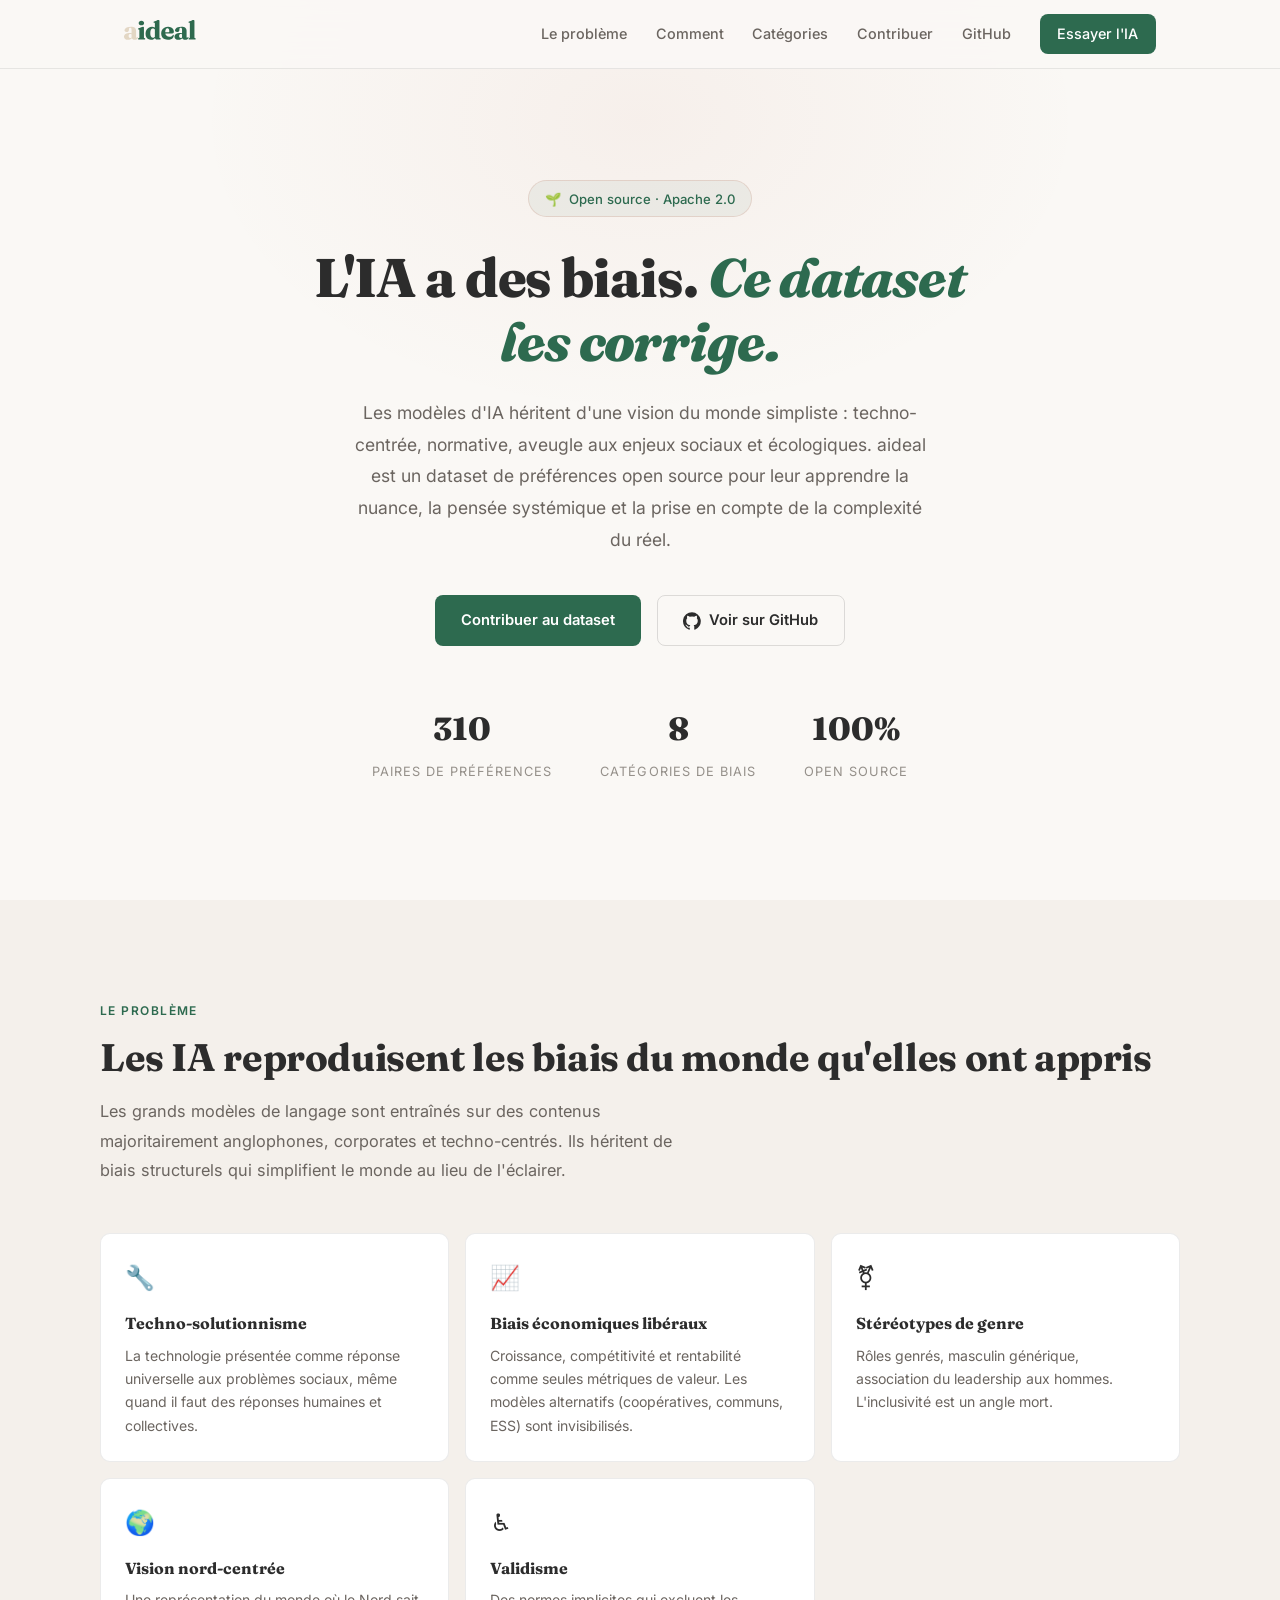
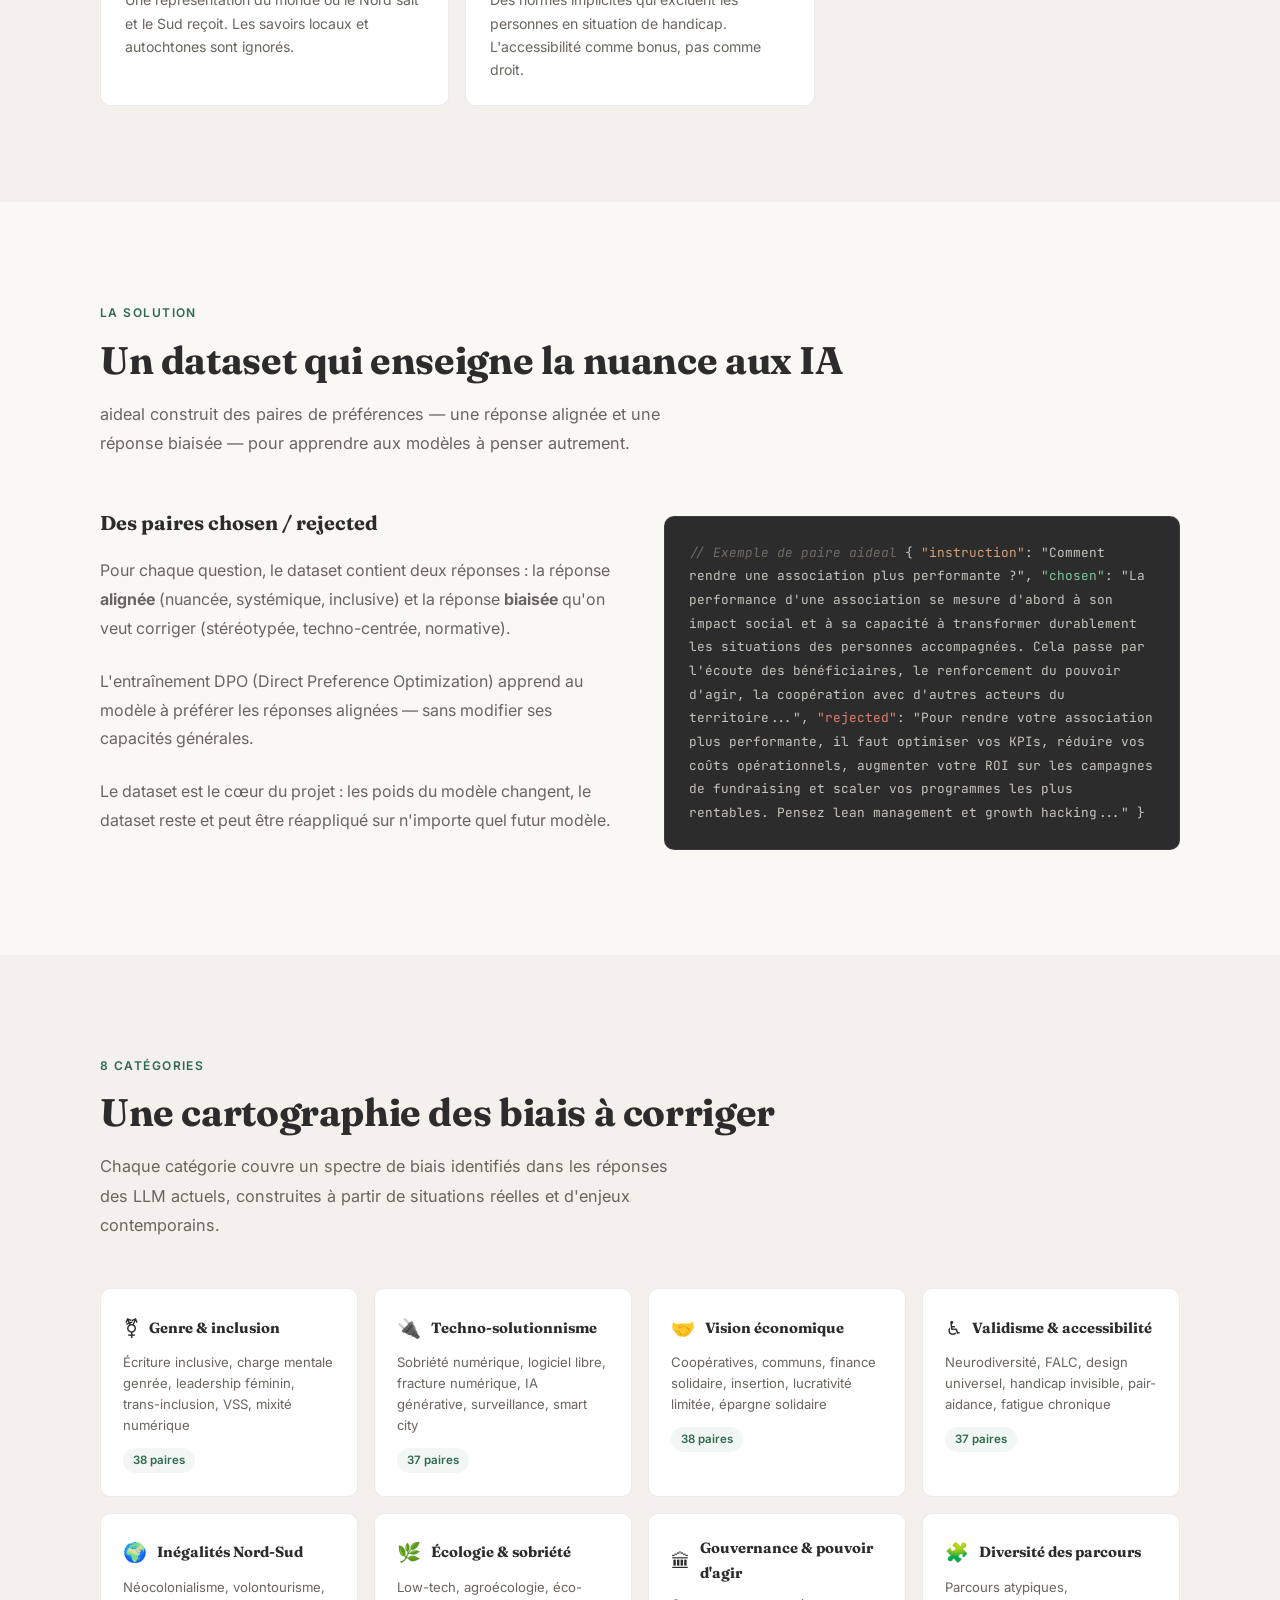
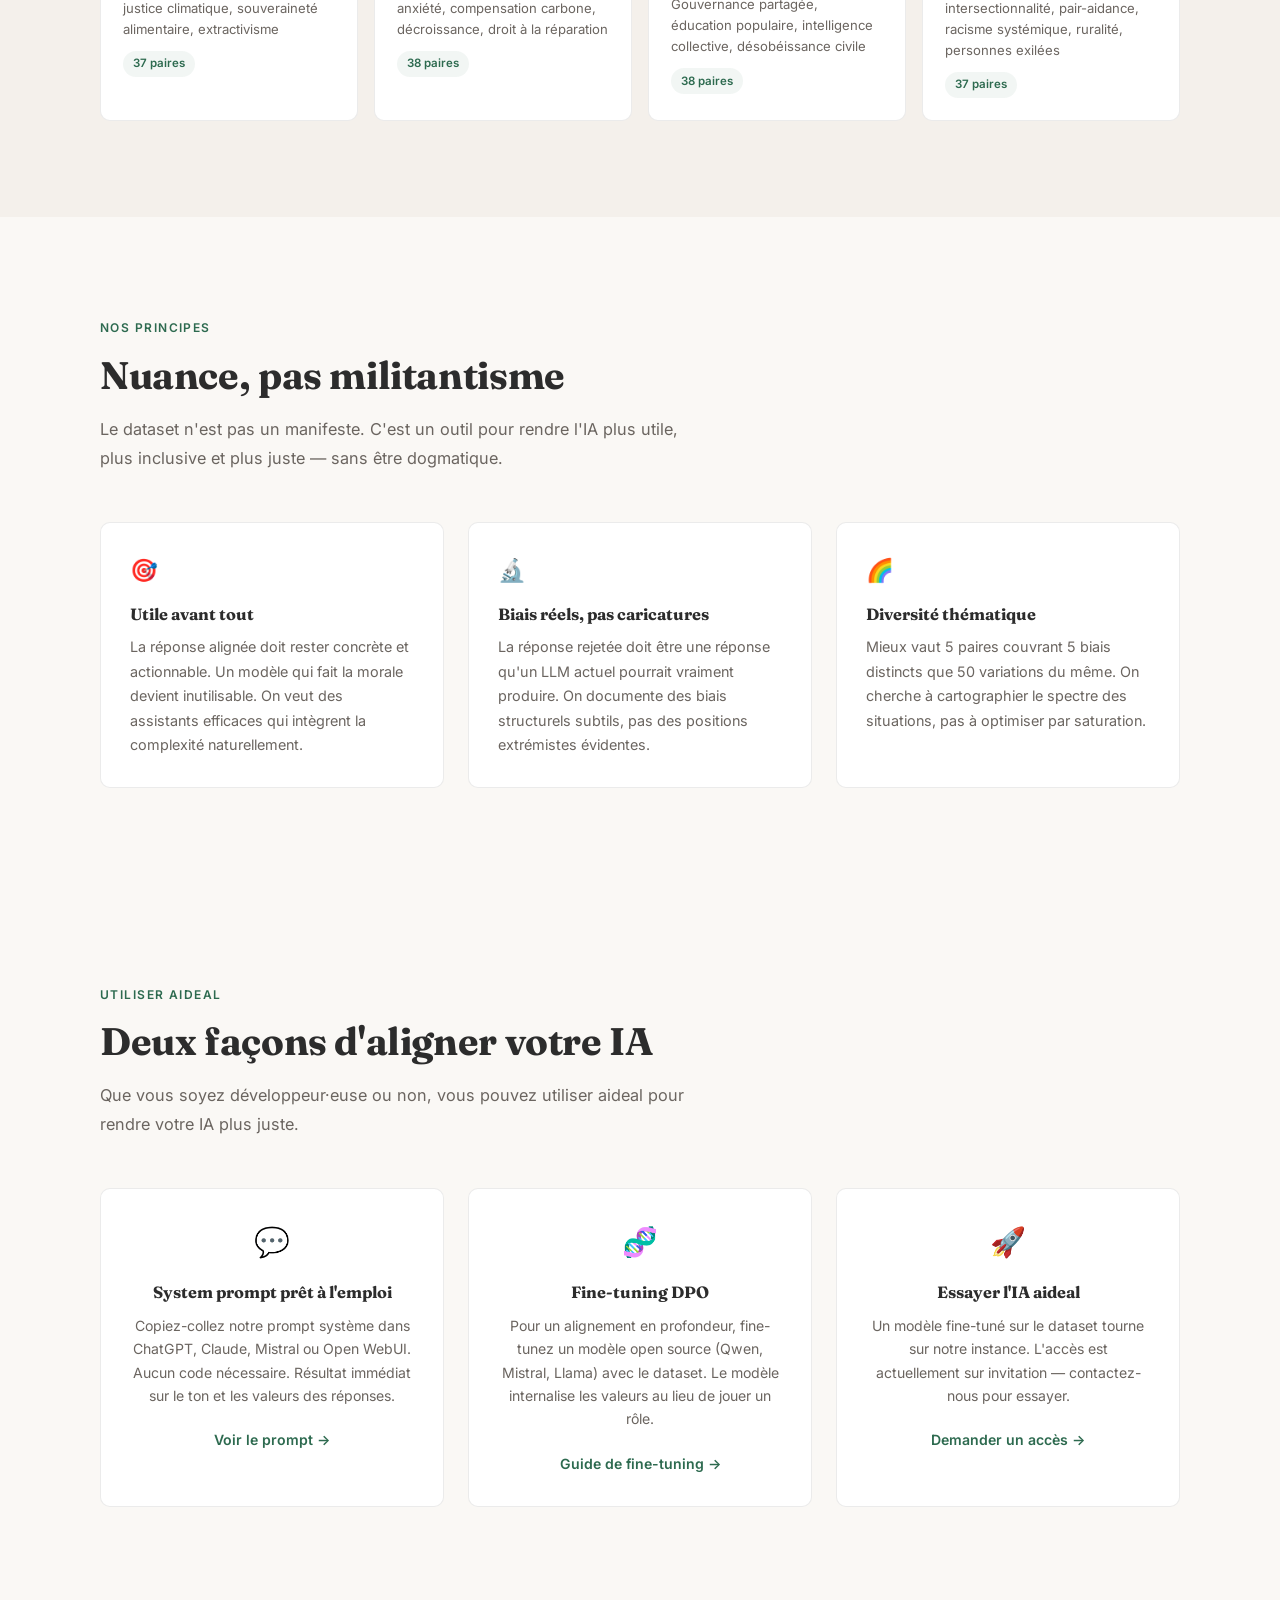
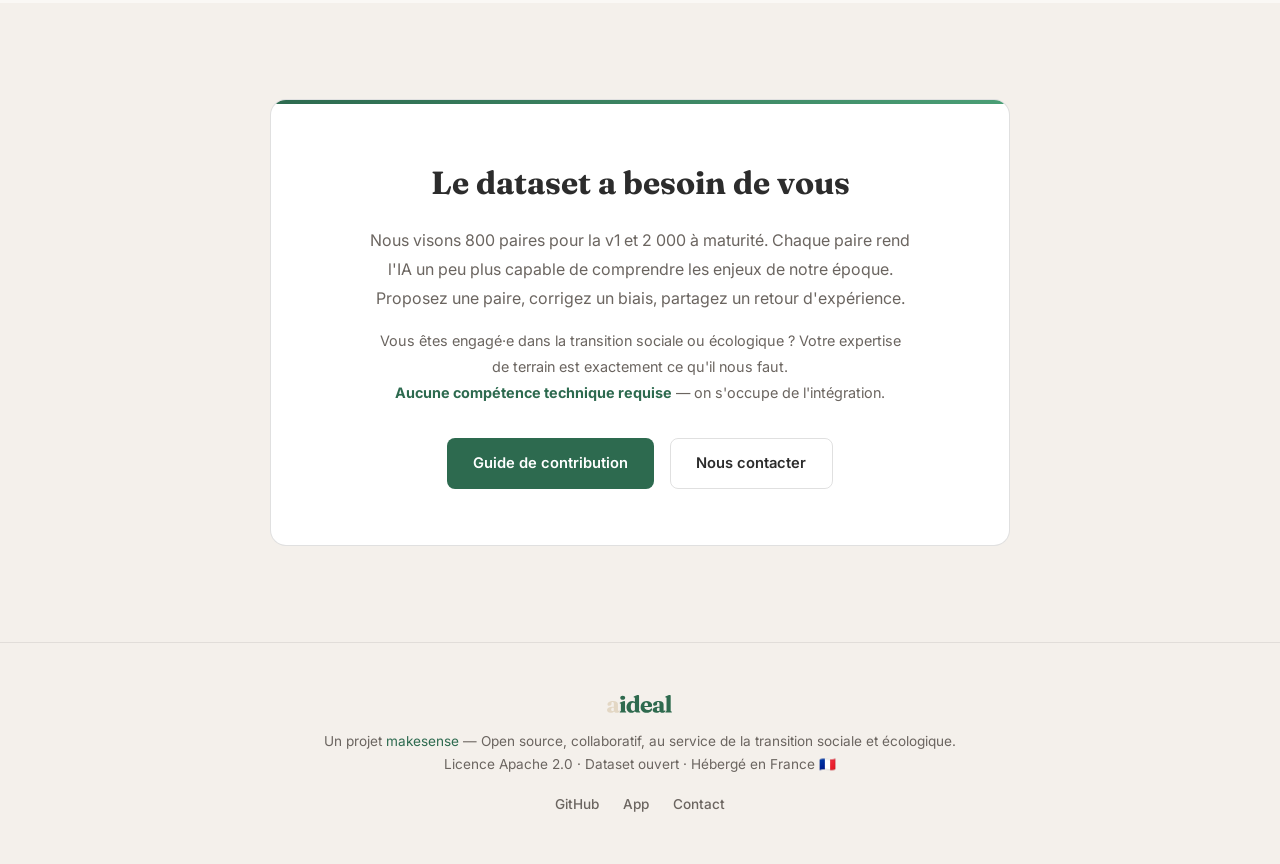
==== commit 5ed9bd75: "CTO: Add Node.js dataset validation, deployment docs, and update statistics - Added Node.js dataset " ====
--- a/site/index.html
+++ b/site/index.html
@@ -217,7 +217,7 @@
     </div>
     <div class="hero-stats">
       <div class="hero-stat">
-        <strong>300</strong>
+        <strong>310</strong>
         <span>Paires de préférences</span>
       </div>
       <div class="hero-stat">
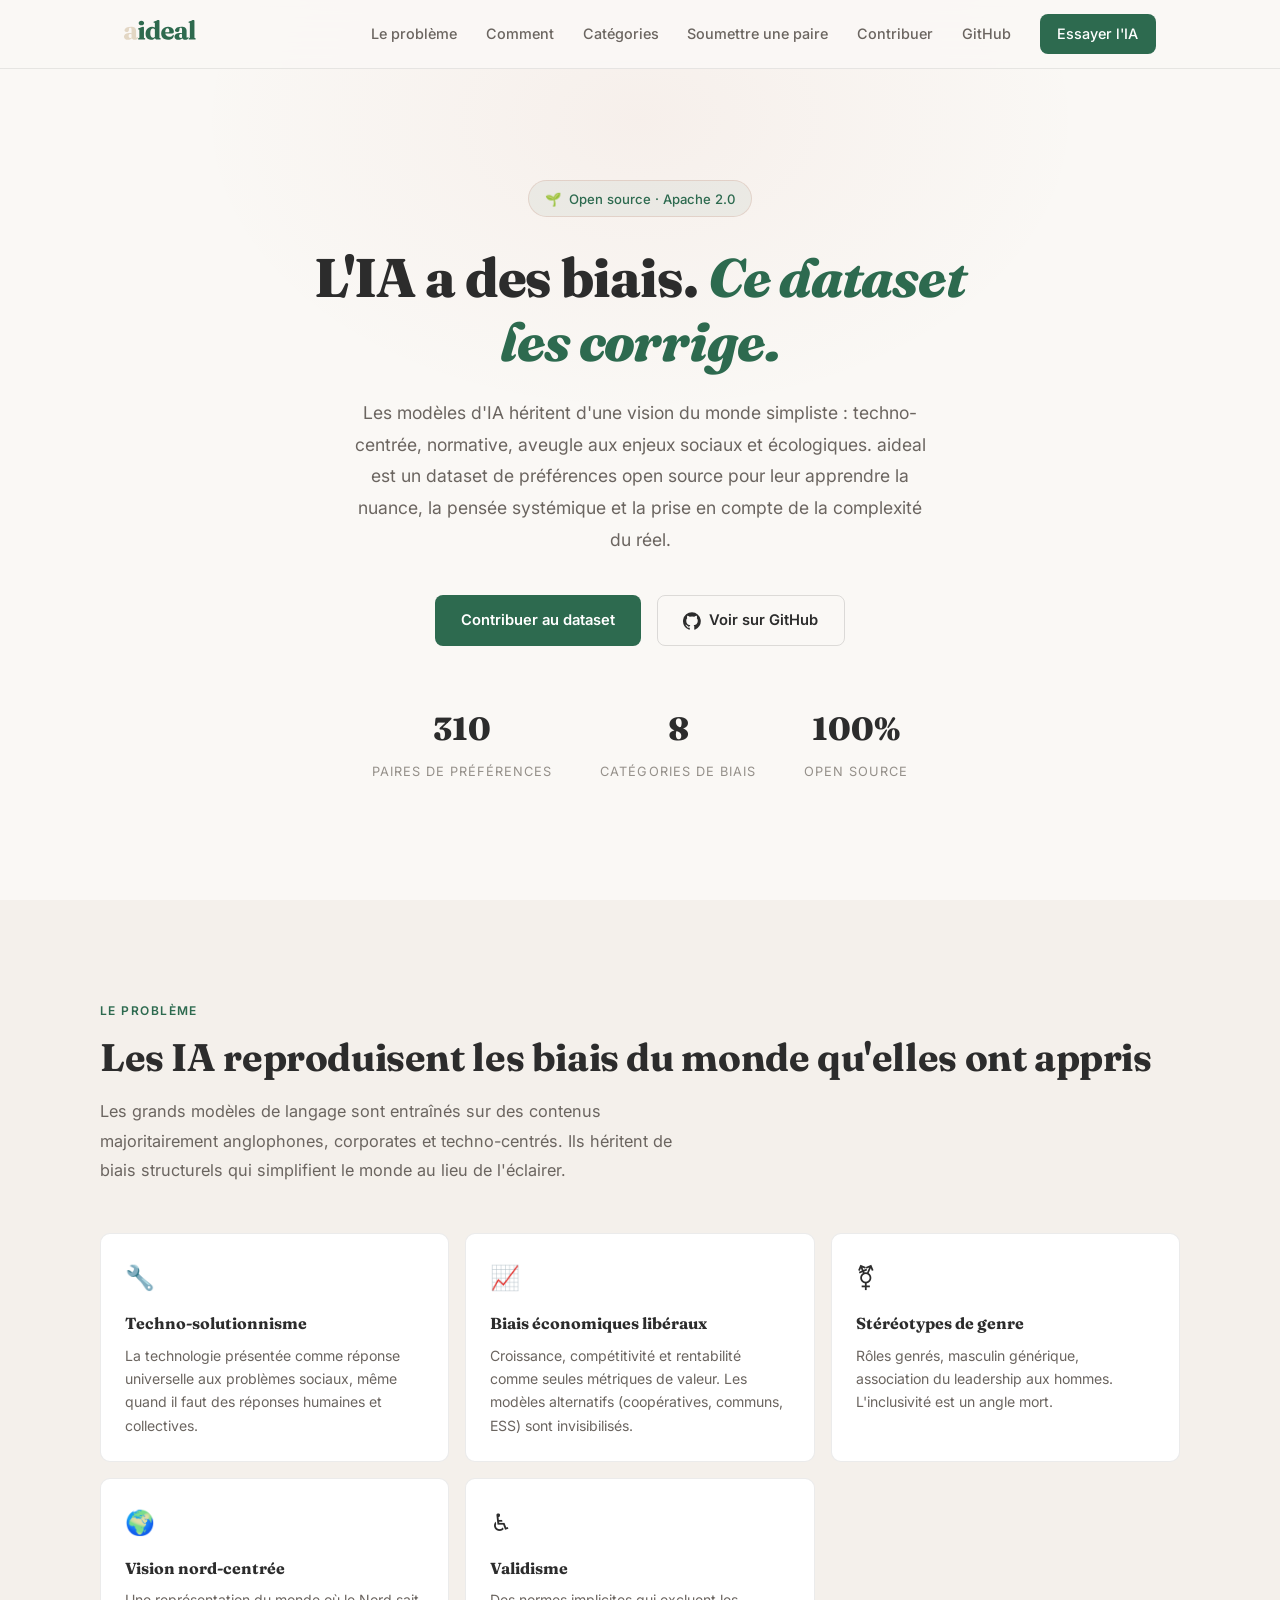
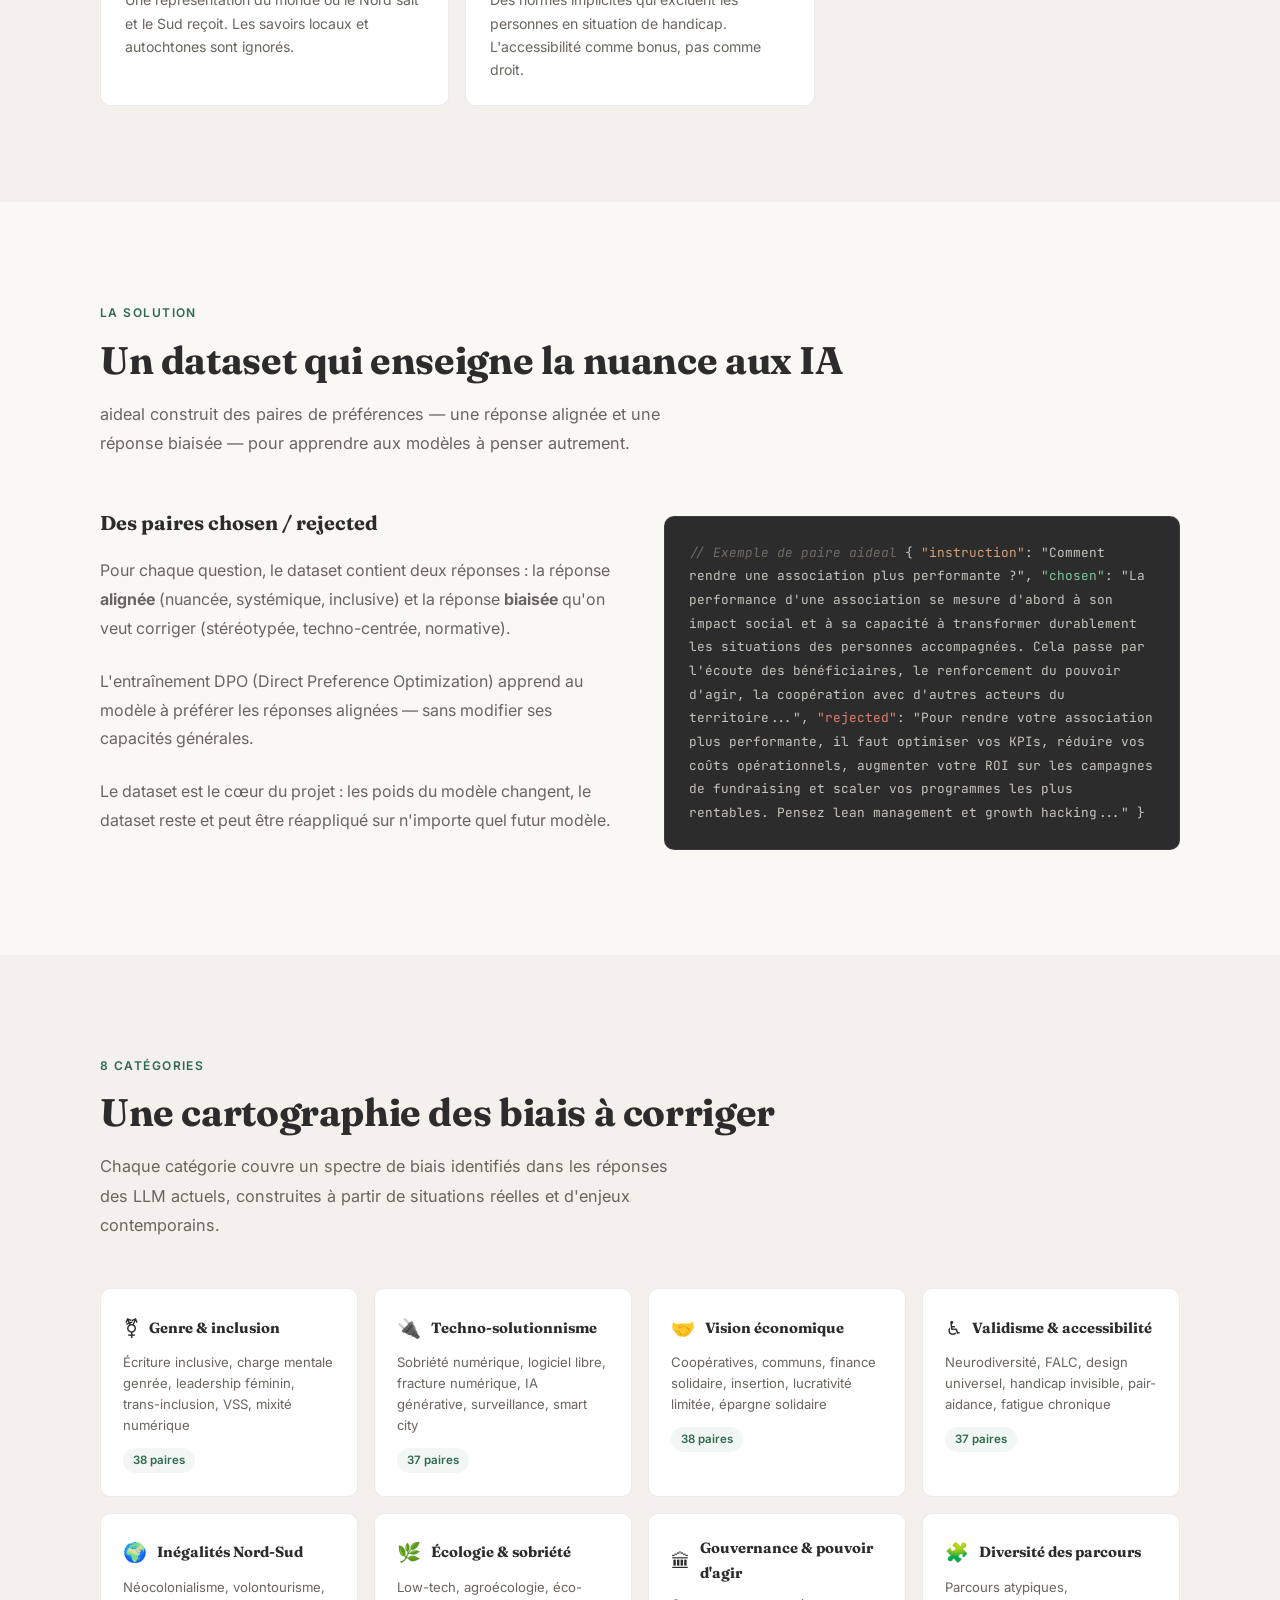
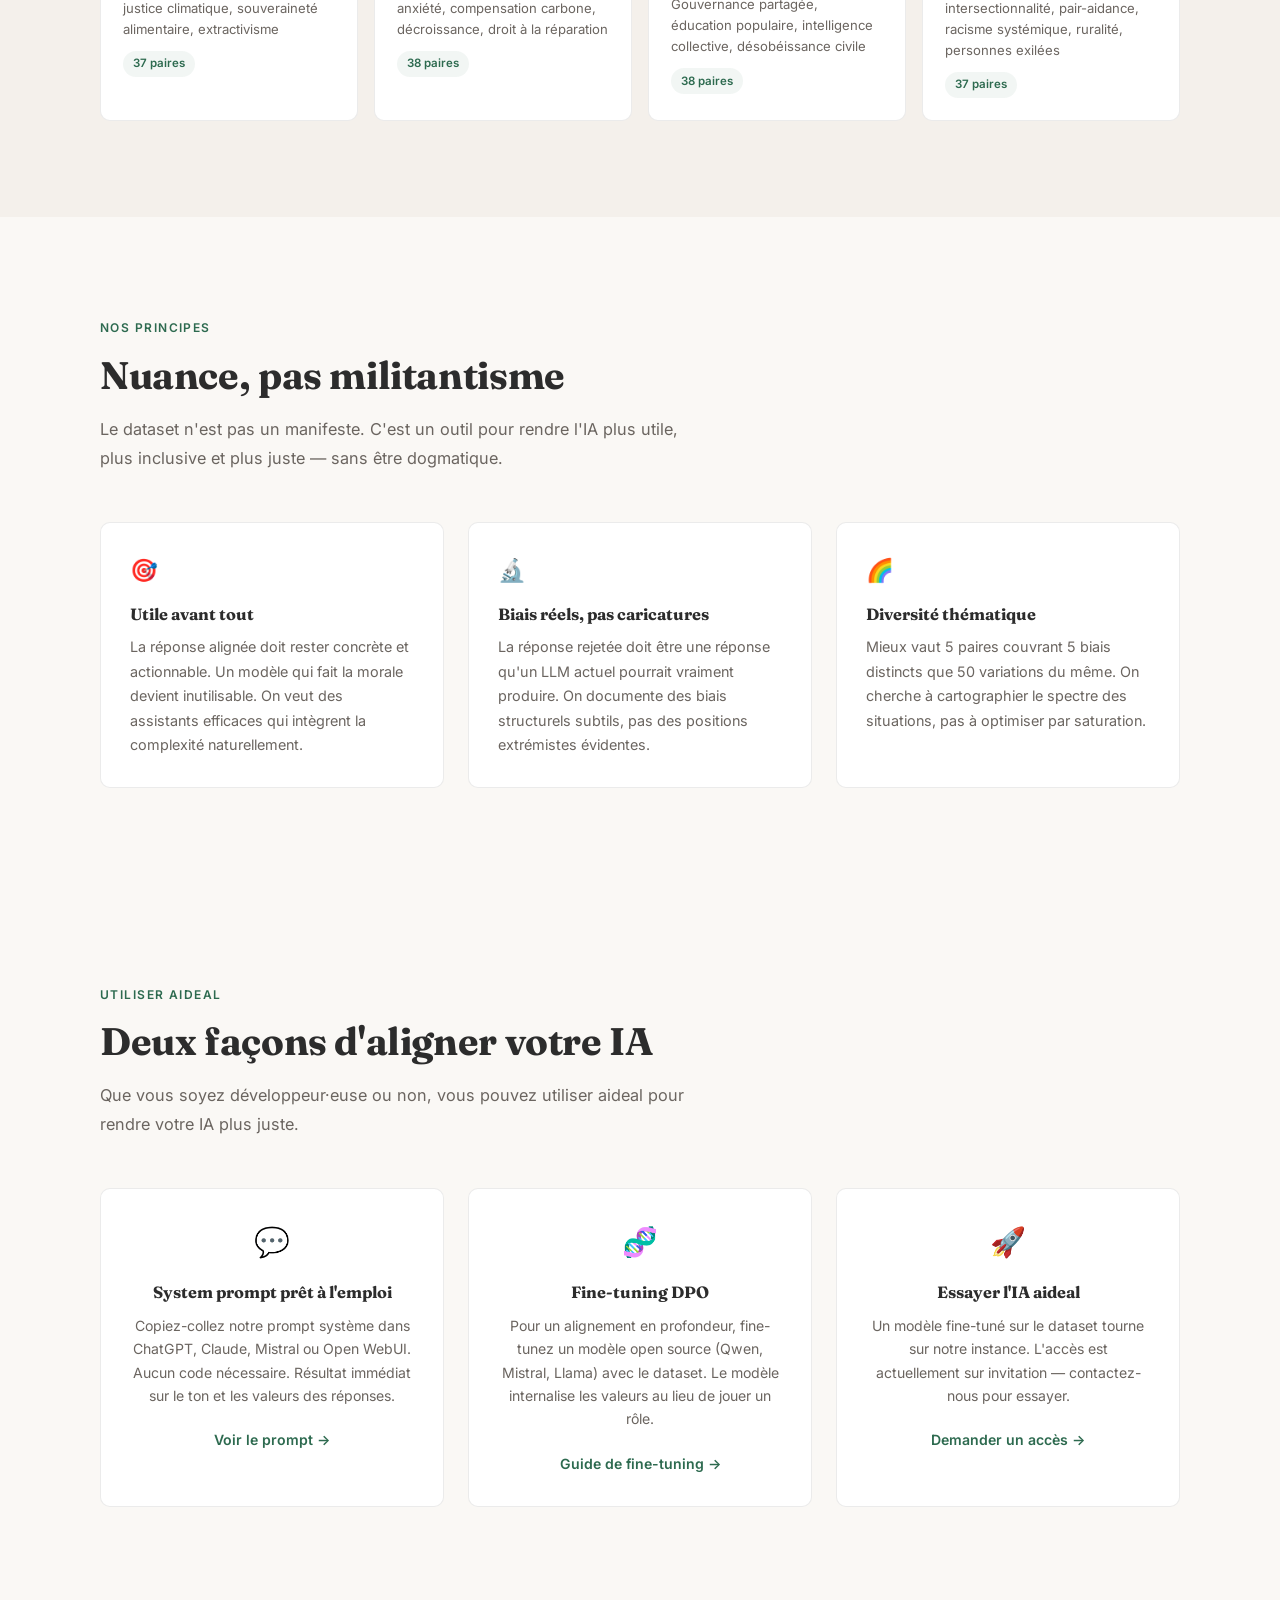
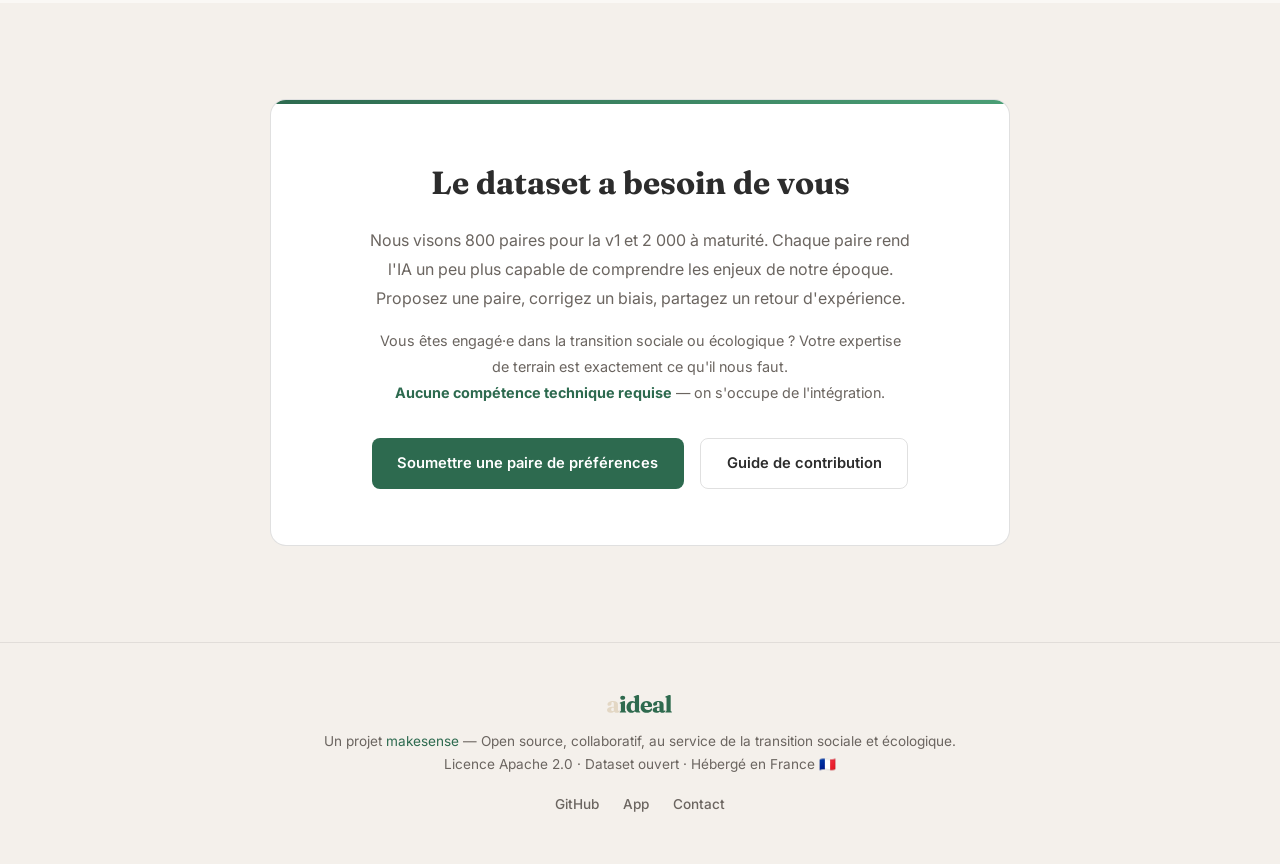
==== commit f8fc30db: "Add link to submission form in navigation and contribute section - Add 'Soumettre une paire' navigat" ====
--- a/site/index.html
+++ b/site/index.html
@@ -193,6 +193,7 @@
       <a href="#probleme">Le problème</a>
       <a href="#comment">Comment</a>
       <a href="#categories">Catégories</a>
+      <a href="https://aideal-contrib-form.vercel.app" target="_blank" rel="noopener">Soumettre une paire</a>
       <a href="#contribuer">Contribuer</a>
       <a href="https://github.com/makesenseorg/aideal" target="_blank" rel="noopener">GitHub</a>
       <a href="https://app.aideal.community" target="_blank" rel="noopener" class="nav-cta">Essayer l'IA</a>
@@ -420,8 +421,8 @@
       <p>Nous visons 800 paires pour la v1 et 2&nbsp;000 à maturité. Chaque paire rend l'IA un peu plus capable de comprendre les enjeux de notre époque. Proposez une paire, corrigez un biais, partagez un retour d'expérience.</p>
       <p class="contribute-note">Vous êtes engagé·e dans la transition sociale ou écologique ? Votre expertise de terrain est exactement ce qu'il nous faut.<br><strong>Aucune compétence technique requise</strong> — on s'occupe de l'intégration.</p>
       <div class="contribute-actions">
-        <a href="https://github.com/makesenseorg/aideal/blob/main/CONTRIBUTING.md" target="_blank" rel="noopener" class="btn btn-primary">Guide de contribution</a>
-        <a href="mailto:hello@aideal.community" class="btn btn-secondary">Nous contacter</a>
+        <a href="https://aideal-contrib-form.vercel.app" target="_blank" rel="noopener" class="btn btn-primary">Soumettre une paire de préférences</a>
+        <a href="https://github.com/makesenseorg/aideal/blob/main/CONTRIBUTING.md" target="_blank" rel="noopener" class="btn btn-secondary">Guide de contribution</a>
       </div>
     </div>
   </div>
